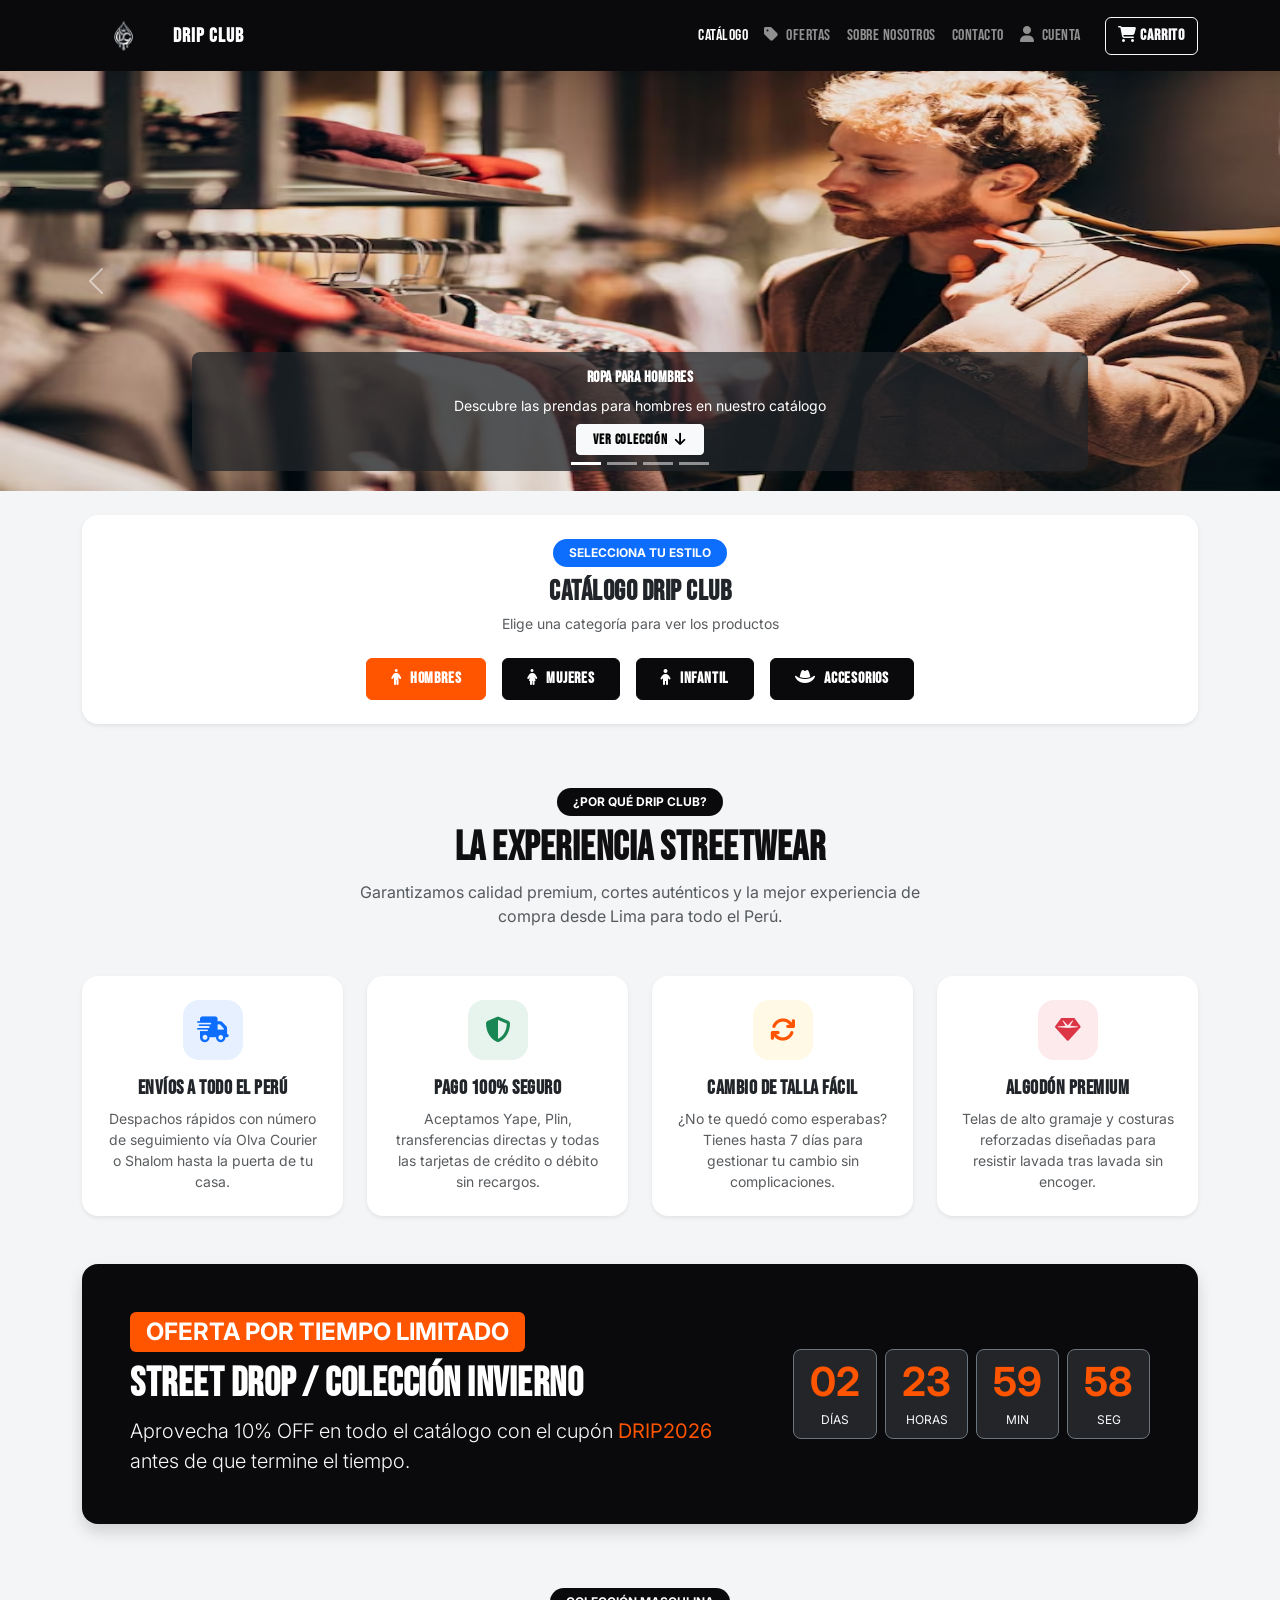
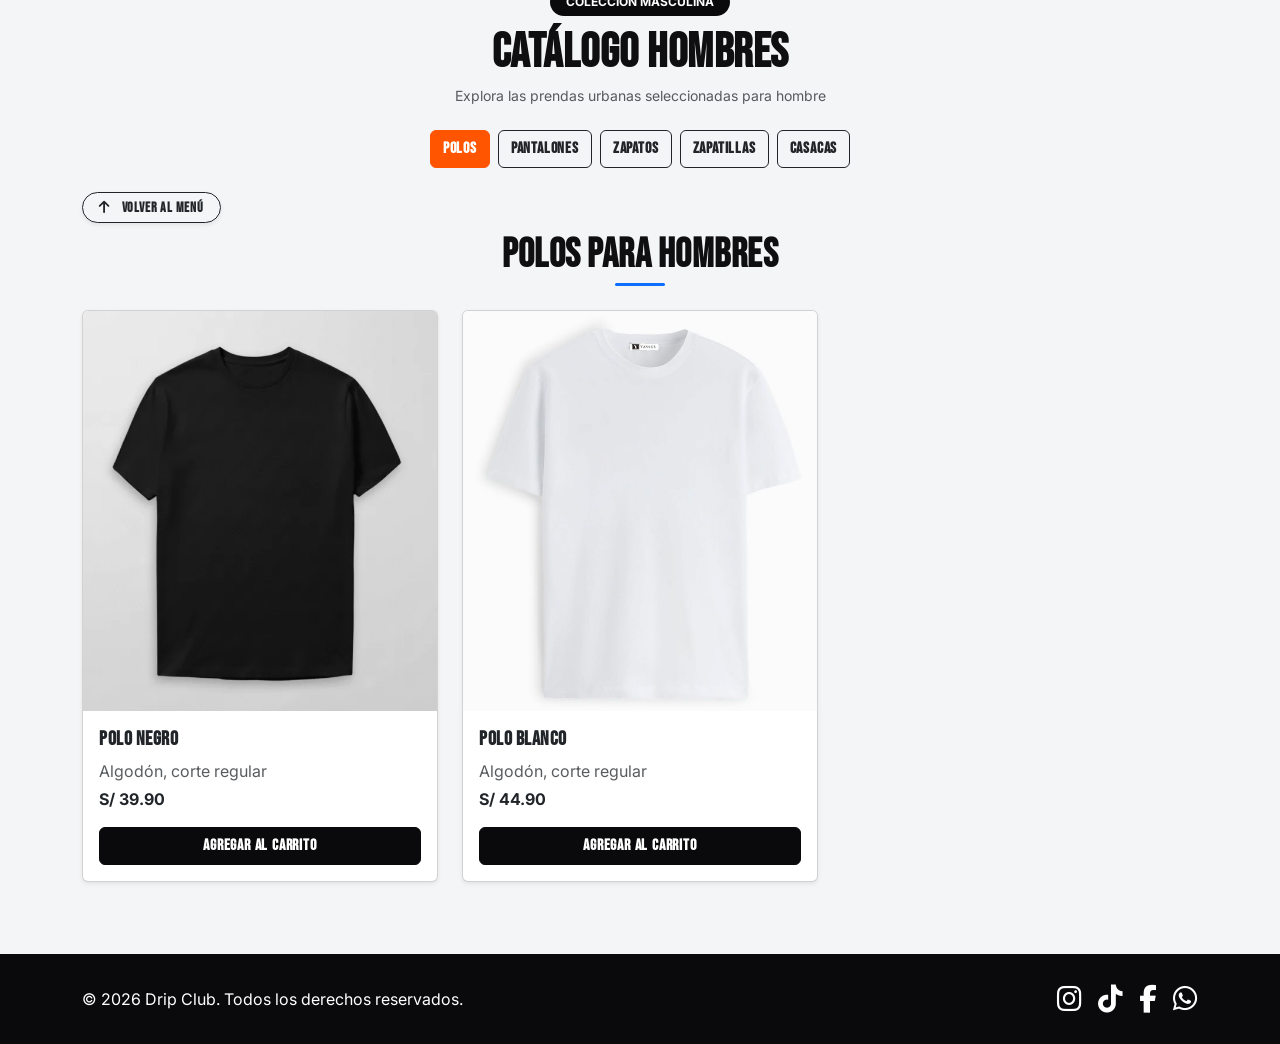
==== index.html @ e4f20b3b "AQUI Agrego la seccion ofertas en el navbar" ====
<!DOCTYPE html>
<html lang="es">

<head>
  <meta charset="UTF-8">
  <meta name="viewport" content="width=device-width, initial-scale=1.0">
  <title>Drip Club</title>
  <link href="https://cdn.jsdelivr.net/npm/bootstrap@5.3.3/dist/css/bootstrap.min.css" rel="stylesheet">
  <link href="assets/styles.css" rel="stylesheet">

  <link rel="shortcut icon" href="favicon.ico" type="image/x-icon">
</head>

<body>

  <nav class="navbar navbar-expand-lg navbar-dark bg-dark sticky-top">
    <div class="container">

      <a class="navbar-brand fw-bold d-flex align-items-center gap-2" href="index.html">
        <img src="assets/image/logo.png" alt="Logo Drip Club" height="45" class="d-inline-block">
        Drip Club</a>

      <button class="navbar-toggler" type="button" data-bs-toggle="collapse" data-bs-target="#menuPrincipal">
        <span class="navbar-toggler-icon"></span>
      </button>

      <div class="collapse navbar-collapse" id="menuPrincipal">

        <ul class="navbar-nav ms-auto mb-2 mb-lg-0">

          <li class="nav-item">
            <a class="nav-link active" href="#catalogo">Catálogo</a>
          </li>

          <li class="nav-item">
            <a class="nav-link" href="#ofertas" id="navOfertas">
              <i class="fa-solid fa-tag me-1"></i>
              Ofertas
            </a>
          </li>

          <li class="nav-item">
            <a class="nav-link" href="assets/pages/sobreNosotros.html">
              Sobre nosotros
            </a>
          </li>

          <li class="nav-item">
            <a class="nav-link" href="assets/pages/contacto.html">
              Contacto
            </a>
          </li>

          <!-- Opción Cuenta: abre el modal de inicio de sesión / registro -->
          <li class="nav-item">
            <a class="nav-link" href="#" id="navCuenta" data-bs-toggle="modal" data-bs-target="#modalCuenta">
              <i class="fa-solid fa-user me-1"></i>
              Cuenta
            </a>
          </li>

        </ul>

        <button class="btn btn-outline-light ms-lg-3" type="button">
          <i class="fa-solid fa-cart-shopping"></i>
          Carrito
        </button>

      </div>
    </div>
  </nav>


  <!-- ===== CARRUSEL (banner principal) ===== -->
  <!-- data-bs-ride="carousel" hace que empiece a moverse solo, automáticamente -->
  <div id="carruselPrincipal" class="carousel slide" data-bs-ride="carousel" data-bs-interval="4000">

    <!-- Los puntitos (indicadores). Cada botón apunta a un slide distinto
         mediante data-bs-slide-to (0, 1, 2...) -->
    <div class="carousel-indicators">
      <button type="button" data-bs-target="#carruselPrincipal" data-bs-slide-to="0" class="active" aria-current="true"
        aria-label="Slide 1"></button>
      <button type="button" data-bs-target="#carruselPrincipal" data-bs-slide-to="1" aria-label="Slide 2"></button>
      <button type="button" data-bs-target="#carruselPrincipal" data-bs-slide-to="2" aria-label="Slide 3"></button>
      <button type="button" data-bs-target="#carruselPrincipal" data-bs-slide-to="3" aria-label="Slide 4"></button>
    </div>

    <!-- Las diapositivas -->
    <div class="carousel-inner">

      <div class="carousel-item active cursor-pointer" onclick="irACategoria('hombres')">
        <img src="assets/image/ropa-hombres-banner2.jpg" class="d-block w-100 imagen-carrousel" alt="Ropa para Hombres">
        <div class="carousel-caption d-block bg-dark bg-opacity-75 p-2 p-md-3 rounded-3 mb-2 mb-md-0">
          <h5 class="fw-bold fs-6 fs-md-5 mb-1 mb-md-2">Ropa para Hombres</h5>
          <p class="mb-2 d-none d-sm-block small">Descubre las prendas para hombres en nuestro catálogo</p>
          <button class="btn btn-light btn-sm fw-bold py-1 px-3">Ver Colección <i
              class="fa-solid fa-arrow-down ms-1"></i></button>
        </div>
      </div>

      <div class="carousel-item cursor-pointer" onclick="irACategoria('mujeres')">
        <img src="assets/image/ropa-mujeres-banner.webp" class="d-block w-100 imagen-carrousel" alt="Ropa para Mujeres">
        <div class="carousel-caption d-block bg-dark bg-opacity-75 p-2 p-md-3 rounded-3 mb-2 mb-md-0">
          <h5 class="fw-bold fs-6 fs-md-5 mb-1 mb-md-2">Ropa para Mujeres</h5>
          <p class="mb-2 d-none d-sm-block small">Descubre las prendas para mujeres en nuestro catálogo</p>
          <button class="btn btn-light btn-sm fw-bold py-1 px-3">Ver Colección <i
              class="fa-solid fa-arrow-down ms-1"></i></button>
        </div>
      </div>

      <div class="carousel-item cursor-pointer" onclick="irACategoria('infantil')">
        <img src="assets/image/ropa-niños-banner.webp" class="d-block w-100 imagen-carrousel" alt="Ropa para Niños">
        <div class="carousel-caption d-block bg-dark bg-opacity-75 p-2 p-md-3 rounded-3 mb-2 mb-md-0">
          <h5 class="fw-bold fs-6 fs-md-5 mb-1 mb-md-2">Ropa para Niños</h5>
          <p class="mb-2 d-none d-sm-block small">Descubre las prendas para niños en nuestro catálogo</p>
          <button class="btn btn-light btn-sm fw-bold py-1 px-3">Ver Colección <i
              class="fa-solid fa-arrow-down ms-1"></i></button>
        </div>
      </div>

      <div class="carousel-item cursor-pointer" onclick="irACategoria('accesorios')">
        <img src="assets/image/ropa-accesorios-banner.jpg" class="d-block w-100 imagen-carrousel" alt="Accesorios">
        <div class="carousel-caption d-block bg-dark bg-opacity-75 p-2 p-md-3 rounded-3 mb-2 mb-md-0">
          <h5 class="fw-bold fs-6 fs-md-5 mb-1 mb-md-2">Accesorios</h5>
          <p class="mb-2 d-none d-sm-block small">Descubre nuestra colección de accesorios únicos</p>
          <button class="btn btn-light btn-sm fw-bold py-1 px-3">Ver Colección <i
              class="fa-solid fa-arrow-down ms-1"></i></button>
        </div>
      </div>

    </div>

    <!-- Las flechas (controles) para pasar de slide manualmente -->
    <button class="carousel-control-prev" type="button" data-bs-target="#carruselPrincipal" data-bs-slide="prev">
      <span class="carousel-control-prev-icon" aria-hidden="true"></span>
      <span class="visually-hidden">Anterior</span>
    </button>
    <button class="carousel-control-next" type="button" data-bs-target="#carruselPrincipal" data-bs-slide="next">
      <span class="carousel-control-next-icon" aria-hidden="true"></span>
      <span class="visually-hidden">Siguiente</span>
    </button>

  </div>

  <!-- ===== MENÚ DE CATEGORÍAS (DEBAJO DEL CARRUSEL) ===== -->
  <section id="menu-categorias" class="container my-4">
    <div class="card border-0 rounded-4 shadow-sm p-4 bg-white text-center">
      <span class="badge bg-primary px-3 py-2 text-uppercase mb-2 rounded-pill mx-auto">Selecciona tu Estilo</span>
      <h2 class="fw-bold h3 mb-1">Catálogo Drip Club</h2>
      <p class="text-muted small mb-4">Elige una categoría para ver los productos</p>

      <div class="nav nav-pills justify-content-center gap-2 gap-md-3" id="categorias" role="tablist">
        <button class="btn btn-dark px-3 px-md-4 py-2 active" data-bs-toggle="pill" data-bs-target="#hombres"
          type="button">
          <i class="fa-solid fa-person me-2"></i>Hombres
        </button>

        <button class="btn btn-dark px-3 px-md-4 py-2" data-bs-toggle="pill" data-bs-target="#mujeres" type="button">
          <i class="fa-solid fa-person-dress me-2"></i>Mujeres
        </button>

        <button class="btn btn-dark px-3 px-md-4 py-2" data-bs-toggle="pill" data-bs-target="#infantil" type="button">
          <i class="fa-solid fa-child me-2"></i>Infantil
        </button>

        <button class="btn btn-dark px-3 px-md-4 py-2" data-bs-toggle="pill" data-bs-target="#accesorios" type="button">
          <i class="fa-solid fa-hat-cowboy me-2"></i>Accesorios
        </button>
      </div>
    </div>
  </section>






  <!-- ===== EXPERIENCIA Y BENEFICIOS DRIP CLUB ===== -->
  <section class="container my-5 py-3">
    <div class="text-center mb-5">
      <span class="badge bg-dark px-3 py-2 text-uppercase mb-2 rounded-pill">¿Por qué Drip Club?</span>
      <h2 class="fw-bold display-6">La Experiencia Streetwear</h2>
      <p class="text-muted mx-auto" style="max-width: 600px;">
        Garantizamos calidad premium, cortes auténticos y la mejor experiencia de compra desde Lima para todo el Perú.
      </p>
    </div>

    <div class="row g-4">

      <!-- Beneficio 1 -->
      <div class="col-12 col-sm-6 col-lg-3">
        <div class="card card-beneficio h-100 border-0 shadow-sm rounded-4 p-4 text-center bg-white">
          <div class="icon-box bg-primary bg-opacity-10 text-primary mx-auto mb-3">
            <i class="fa-solid fa-truck-fast"></i>
          </div>
          <h5 class="fw-bold mb-2">Envíos a Todo el Perú</h5>
          <p class="text-muted small mb-0">
            Despachos rápidos con número de seguimiento vía Olva Courier o Shalom hasta la puerta de tu casa.
          </p>
        </div>
      </div>

      <!-- Beneficio 2 -->
      <div class="col-12 col-sm-6 col-lg-3">
        <div class="card card-beneficio h-100 border-0 shadow-sm rounded-4 p-4 text-center bg-white">
          <div class="icon-box bg-success bg-opacity-10 text-success mx-auto mb-3">
            <i class="fa-solid fa-shield-halved"></i>
          </div>
          <h5 class="fw-bold mb-2">Pago 100% Seguro</h5>
          <p class="text-muted small mb-0">
            Aceptamos Yape, Plin, transferencias directas y todas las tarjetas de crédito o débito sin recargos.
          </p>
        </div>
      </div>

      <!-- Beneficio 3 -->
      <div class="col-12 col-sm-6 col-lg-3">
        <div class="card card-beneficio h-100 border-0 shadow-sm rounded-4 p-4 text-center bg-white">
          <div class="icon-box bg-warning bg-opacity-10 text-warning mx-auto mb-3">
            <i class="fa-solid fa-arrows-rotate"></i>
          </div>
          <h5 class="fw-bold mb-2">Cambio de Talla Fácil</h5>
          <p class="text-muted small mb-0">
            ¿No te quedó como esperabas? Tienes hasta 7 días para gestionar tu cambio sin complicaciones.
          </p>
        </div>
      </div>

      <!-- Beneficio 4 -->
      <div class="col-12 col-sm-6 col-lg-3">
        <div class="card card-beneficio h-100 border-0 shadow-sm rounded-4 p-4 text-center bg-white">
          <div class="icon-box bg-danger bg-opacity-10 text-danger mx-auto mb-3">
            <i class="fa-solid fa-gem"></i>
          </div>
          <h5 class="fw-bold mb-2">Algodón Premium</h5>
          <p class="text-muted small mb-0">
            Telas de alto gramaje y costuras reforzadas diseñadas para resistir lavada tras lavada sin encoger.
          </p>
        </div>
      </div>

    </div>

    <!-- Banner Promocional con Cuenta Regresiva -->
    <div class="card border-0 rounded-4 bg-dark text-white p-4 p-md-5 mt-5 shadow">
      <div class="row align-items-center g-4 text-center text-md-start">
        <div class="col-lg-7">
          <span class="badge bg-warning text-dark fw-bold px-3 py-2 text-uppercase mb-2 fs-4">Oferta por Tiempo
            Limitado</span>
          <h3 class="fw-bold display-6 mb-2">Street Drop / Colección Invierno</h3>
          <p class="text-light lead mb-0">
            Aprovecha 10% OFF en todo el catálogo con el cupón <strong class="text-warning">DRIP2026</strong> antes de
            que termine el tiempo.
          </p>
        </div>
        <div class="col-lg-5">
          <!-- Temporizador Digital -->
          <div class="d-flex justify-content-center justify-content-lg-end gap-2 text-center">
            <div class="bg-secondary bg-opacity-25 border border-secondary rounded-3 p-2 px-3">
              <span id="cuentaDias" class="d-block display-6 fw-bold text-warning">02</span>
              <small class="text-uppercase text-light" style="font-size: 0.75rem;">Días</small>
            </div>
            <div class="bg-secondary bg-opacity-25 border border-secondary rounded-3 p-2 px-3">
              <span id="cuentaHoras" class="d-block display-6 fw-bold text-warning">14</span>
              <small class="text-uppercase text-light" style="font-size: 0.75rem;">Horas</small>
            </div>
            <div class="bg-secondary bg-opacity-25 border border-secondary rounded-3 p-2 px-3">
              <span id="cuentaMinutos" class="d-block display-6 fw-bold text-warning">38</span>
              <small class="text-uppercase text-light" style="font-size: 0.75rem;">Min</small>
            </div>
            <div class="bg-secondary bg-opacity-25 border border-secondary rounded-3 p-2 px-3">
              <span id="cuentaSegundos" class="d-block display-6 fw-bold text-warning">45</span>
              <small class="text-uppercase text-light" style="font-size: 0.75rem;">Seg</small>
            </div>
          </div>
        </div>
      </div>
    </div>
  </section>

  <!-- ===== SECCIÓN OFERTAS ===== -->
  <section id="ofertas" class="container my-5 d-none">

    <div class="text-center mb-4">

      <span class="badge bg-warning px-3 py-2 text-uppercase mb-2 rounded-pill">
        Descuentos
      </span>

      <h2 class="fw-bold display-5 mb-1">
        Ofertas Drip Club
      </h2>

      <p class="text-muted">
        Aprovecha nuestros productos seleccionados con precios especiales
      </p>

    </div>

    <!-- Aquí JavaScript colocará automáticamente los productos en oferta -->
    <div class="row g-4" id="productosOfertas">
    </div>

  </section>





  <!-- ===== CATÁLOGO DE PRODUCTOS (GRILLA) ===== -->
  <div id="catalogo"></div>




  <!-- ===== CONTENIDO DE CATEGORÍAS ===== -->
  <div class="container mb-5 pb-4">
    <div class="tab-content">


      <!-- ================================================== -->
      <!-- HOMBRES -->
      <!-- ================================================== -->

      <div class="tab-pane fade show active" id="hombres">

        <!-- TÍTULO PRINCIPAL DE LA CATEGORÍA -->
        <div class="text-center mb-4">
          <span class="badge bg-dark px-3 py-2 text-uppercase mb-2 rounded-pill">Colección Masculina</span>
          <h2 class="fw-bold display-5 mb-1">Catálogo Hombres</h2>
          <p class="text-muted small">Explora las prendas urbanas seleccionadas para hombre</p>
        </div>

        <!-- SUBCATEGORÍAS -->

        <div class="nav nav-pills justify-content-center gap-2 flex-wrap mb-4">

          <button class="btn btn-outline-dark active" data-bs-toggle="pill" data-bs-target="#hombre-polos"
            type="button">
            Polos
          </button>

          <button class="btn btn-outline-dark" data-bs-toggle="pill" data-bs-target="#hombre-pantalones" type="button">
            Pantalones
          </button>

          <button class="btn btn-outline-dark" data-bs-toggle="pill" data-bs-target="#hombre-zapatos" type="button">
            Zapatos
          </button>

          <button class="btn btn-outline-dark" data-bs-toggle="pill" data-bs-target="#hombre-zapatillas" type="button">
            Zapatillas
          </button>

          <button class="btn btn-outline-dark" data-bs-toggle="pill" data-bs-target="#hombre-casacas" type="button">
            Casacas
          </button>

        </div>


        <div class="tab-content">


          <!-- POLOS HOMBRE -->

          <div class="tab-pane fade show active" id="hombre-polos">

            <!-- Cabecera con botón volver a la izquierda y título en el centro -->
            <div class="mb-4">
              <div class="text-start mb-2">
                <a href="#menu-categorias" class="btn btn-outline-dark btn-sm rounded-pill px-3 fw-bold shadow-sm">
                  <i class="fa-solid fa-arrow-up me-2"></i> Volver al menú
                </a>
              </div>
              <div class="text-center">
                <h2 class="fw-bold display-6 mb-1">Polos para Hombres</h2>
                <div class="bg-primary mx-auto rounded-pill" style="width: 50px; height: 3px;"></div>
              </div>
            </div>

            <div class="row g-4">

              <div class="col-12 col-sm-6 col-md-4 producto" data-oferta="true" data-precio-oferta="29.90">
                <div class="card h-100 shadow-sm">

                  <img src="assets/image/polo-negro-basico-unisex-1-600x750.png.webp"
                    class="card-img-top imagen-producto" alt="Polo negro">

                  <div class="card-body d-flex flex-column">

                    <h5 class="card-title">Polo Negro</h5>

                    <p class="card-text text-muted mb-1">
                      Algodón, corte regular
                    </p>

                    <p class="fw-bold mb-3">S/ 39.90</p>

                    <button class="btn btn-dark mt-auto" data-bs-toggle="modal" data-bs-target="#modalCuenta">
                      Agregar al carrito
                    </button>

                  </div>
                </div>
              </div>


              <div class="col-12 col-sm-6 col-md-4">
                <div class="card h-100 shadow-sm">

                  <img src="assets/image/w=1500,h=1500,fit=cover.jpg" class="card-img-top imagen-producto"
                    alt="Polo negro">

                  <div class="card-body d-flex flex-column">

                    <h5 class="card-title">Polo Blanco</h5>

                    <p class="card-text text-muted mb-1">
                      Algodón, corte regular
                    </p>

                    <p class="fw-bold mb-3">S/ 44.90</p>

                    <button class="btn btn-dark mt-auto" data-bs-toggle="modal" data-bs-target="#modalCuenta">
                      Agregar al carrito
                    </button>

                  </div>
                </div>
              </div>

            </div>
          </div>


          <!-- PANTALONES HOMBRE -->
          <div class="tab-pane fade" id="hombre-pantalones">

            <!-- Cabecera con botón volver a la izquierda y título en el centro -->
            <div class="mb-4">
              <div class="text-start mb-2">
                <a href="#menu-categorias" class="btn btn-outline-dark btn-sm rounded-pill px-3 fw-bold shadow-sm">
                  <i class="fa-solid fa-arrow-up me-2"></i> Volver al menú
                </a>
              </div>
              <div class="text-center">
                <h2 class="fw-bold display-6 mb-1">Pantalones para Hombres</h2>
                <div class="bg-primary mx-auto rounded-pill" style="width: 50px; height: 3px;"></div>
              </div>
            </div>

            <div class="row g-4">

              <div class="col-12 col-sm-6 col-md-4">
                <div class="card h-100 shadow-sm">

                  <img src="assets/image/715720_gp00_6_1.webp" class="card-img-top imagen-producto"
                    alt="Pantalón straight">

                  <div class="card-body d-flex flex-column">

                    <h5 class="card-title">Pantalón Straight</h5>

                    <p class="card-text text-muted mb-1">
                      Corte recto para hombre
                    </p>

                    <p class="fw-bold mb-3">S/ 89.90</p>

                    <button class="btn btn-dark mt-auto" data-bs-toggle="modal" data-bs-target="#modalCuenta">
                      Agregar al carrito
                    </button>

                  </div>
                </div>
              </div>


              <div class="col-12 col-sm-6 col-md-4">
                <div class="card h-100 shadow-sm">

                  <img src="assets/image/20535148.webp" class="card-img-top imagen-producto" alt="Pantalón jogger">

                  <div class="card-body d-flex flex-column">

                    <h5 class="card-title">Pantalón Jogger</h5>

                    <p class="card-text text-muted mb-1">
                      Cómodo y urbano
                    </p>

                    <p class="fw-bold mb-3">S/ 79.90</p>

                    <button class="btn btn-dark mt-auto" data-bs-toggle="modal" data-bs-target="#modalCuenta">
                      Agregar al carrito
                    </button>

                  </div>
                </div>
              </div>


              <div class="col-12 col-sm-6 col-md-4">
                <div class="card h-100 shadow-sm">

                  <img src="assets/image/pantalonchino.webp" class="card-img-top imagen-producto" alt="Jogger negro">

                  <div class="card-body d-flex flex-column">

                    <h5 class="card-title">Pantalón Chino</h5>

                    <p class="card-text text-muted mb-1">
                      Diseño urbano
                    </p>

                    <p class="fw-bold mb-3">S/ 84.90</p>

                    <button class="btn btn-dark mt-auto" data-bs-toggle="modal" data-bs-target="#modalCuenta">
                      Agregar al carrito
                    </button>

                  </div>
                </div>
              </div>

            </div>
          </div>


          <!-- ZAPATOS HOMBRE -->
          <div class="tab-pane fade" id="hombre-zapatos">

            <!-- Cabecera con botón volver a la izquierda y título en el centro -->
            <div class="mb-4">
              <div class="text-start mb-2">
                <a href="#menu-categorias" class="btn btn-outline-dark btn-sm rounded-pill px-3 fw-bold shadow-sm">
                  <i class="fa-solid fa-arrow-up me-2"></i> Volver al menú
                </a>
              </div>
              <div class="text-center">
                <h2 class="fw-bold display-6 mb-1">Zapatos para Hombres</h2>
                <div class="bg-primary mx-auto rounded-pill" style="width: 50px; height: 3px;"></div>
              </div>
            </div>

            <div class="row g-4">

              <div class="col-12 col-sm-6 col-md-4">
                <div class="card h-100 shadow-sm">

                  <img src="assets/image/images.jpg" class="card-img-top imagen-producto" alt="Zapato marrón">

                  <div class="card-body d-flex flex-column">

                    <h5 class="card-title">Zapato Marrón</h5>

                    <p class="card-text text-muted mb-1">
                      Diseño elegante
                    </p>

                    <p class="fw-bold mb-3">S/ 139.90</p>

                    <button class="btn btn-dark mt-auto" data-bs-toggle="modal" data-bs-target="#modalCuenta">
                      Agregar al carrito
                    </button>

                  </div>
                </div>
              </div>


              <div class="col-12 col-sm-6 col-md-4">
                <div class="card h-100 shadow-sm">

                  <img src="assets/image/black-leather-formal-shoes-isolated-260nw-2455182389.webp"
                    class="card-img-top imagen-producto" alt="Zapato negro">

                  <div class="card-body d-flex flex-column">

                    <h5 class="card-title">Zapato Negro</h5>

                    <p class="card-text text-muted mb-1">
                      Diseño formal
                    </p>

                    <p class="fw-bold mb-3">S/ 149.90</p>

                    <button class="btn btn-dark mt-auto" data-bs-toggle="modal" data-bs-target="#modalCuenta">
                      Agregar al carrito
                    </button>

                  </div>
                </div>
              </div>

            </div>
          </div>


          <!-- ZAPATILLAS HOMBRE -->
          <div class="tab-pane fade" id="hombre-zapatillas">

            <!-- Cabecera con botón volver a la izquierda y título en el centro -->
            <div class="mb-4">
              <div class="text-start mb-2">
                <a href="#menu-categorias" class="btn btn-outline-dark btn-sm rounded-pill px-3 fw-bold shadow-sm">
                  <i class="fa-solid fa-arrow-up me-2"></i> Volver al menú
                </a>
              </div>
              <div class="text-center">
                <h2 class="fw-bold display-6 mb-1">Zapatillas para Hombres</h2>
                <div class="bg-primary mx-auto rounded-pill" style="width: 50px; height: 3px;"></div>
              </div>
            </div>

            <div class="row g-4">

              <div class="col-12 col-sm-6 col-md-4">
                <div class="card h-100 shadow-sm">

                  <img src="assets/image/Zapatillasrunning.jpg" class="card-img-top imagen-producto"
                    alt="Zapatilla running">

                  <div class="card-body d-flex flex-column">

                    <h5 class="card-title">Zapatilla Running</h5>

                    <p class="card-text text-muted mb-1">
                      Cómoda para uso diario
                    </p>

                    <p class="fw-bold mb-3">S/ 149.90</p>

                    <button class="btn btn-dark mt-auto" data-bs-toggle="modal" data-bs-target="#modalCuenta">
                      Agregar al carrito
                    </button>

                  </div>
                </div>
              </div>


              <div class="col-12 col-sm-6 col-md-4 producto" data-oferta="true" data-precio-oferta="109.90">
                <div class="card h-100 shadow-sm">

                  <img src="assets/image/Zapatillascasual.jpg" class="card-img-top imagen-producto"
                    alt="Zapatilla casual">

                  <div class="card-body d-flex flex-column">

                    <h5 class="card-title">Zapatilla Casual</h5>

                    <p class="card-text text-muted mb-1">
                      Diseño urbano
                    </p>

                    <p class="fw-bold mb-3">S/ 139.90</p>

                    <button class="btn btn-dark mt-auto" data-bs-toggle="modal" data-bs-target="#modalCuenta">
                      Agregar al carrito
                    </button>

                  </div>
                </div>
              </div>

            </div>
          </div>


          <!-- CASACAS HOMBRE -->
          <div class="tab-pane fade" id="hombre-casacas">

            <!-- Cabecera con botón volver a la izquierda y título en el centro -->
            <div class="mb-4">
              <div class="text-start mb-2">
                <a href="#menu-categorias" class="btn btn-outline-dark btn-sm rounded-pill px-3 fw-bold shadow-sm">
                  <i class="fa-solid fa-arrow-up me-2"></i> Volver al menú
                </a>
              </div>
              <div class="text-center">
                <h2 class="fw-bold display-6 mb-1">Casacas para Hombres</h2>
                <div class="bg-primary mx-auto rounded-pill" style="width: 50px; height: 3px;"></div>
              </div>
            </div>

            <div class="row g-4">

              <div class="col-12 col-sm-6 col-md-4">
                <div class="card h-100 shadow-sm">

                  <img src="assets/image/Casaca-trucker-en-denim---Negro---H-M-PE.webp"
                    class="card-img-top imagen-producto" alt="Casaca denim">

                  <div class="card-body d-flex flex-column">

                    <h5 class="card-title">Casaca Denim</h5>

                    <p class="card-text text-muted mb-1">
                      Denim oscuro
                    </p>

                    <p class="fw-bold mb-3">S/ 129.90</p>

                    <button class="btn btn-dark mt-auto" data-bs-toggle="modal" data-bs-target="#modalCuenta">
                      Agregar al carrito
                    </button>

                  </div>
                </div>
              </div>


              <div class="col-12 col-sm-6 col-md-4 producto" data-oferta="true" data-precio-oferta="129.90">
                <div class="card h-100 shadow-sm">

                  <img src="assets/image/casacapuffer.webp" class="card-img-top imagen-producto" alt="Casaca puffer">

                  <div class="card-body d-flex flex-column">

                    <h5 class="card-title">Casaca Puffer</h5>

                    <p class="card-text text-muted mb-1">
                      Ideal para invierno
                    </p>

                    <p class="fw-bold mb-3">S/ 159.90</p>

                    <button class="btn btn-dark mt-auto" data-bs-toggle="modal" data-bs-target="#modalCuenta">
                      Agregar al carrito
                    </button>

                  </div>
                </div>
              </div>

            </div>
          </div>

        </div>
      </div>


      <!-- ================================================== -->
      <!-- MUJERES -->
      <!-- ================================================== -->

      <div class="tab-pane fade" id="mujeres">

        <!-- TÍTULO PRINCIPAL DE LA CATEGORÍA -->
        <div class="text-center mb-4">
          <span class="badge bg-dark px-3 py-2 text-uppercase mb-2 rounded-pill">Colección Femenina</span>
          <h2 class="fw-bold display-5 mb-1">Catálogo Mujeres</h2>
          <p class="text-muted small">Explora las prendas urbanas seleccionadas para mujer</p>
        </div>

        <div class="nav nav-pills justify-content-center gap-2 flex-wrap mb-4">

          <button class="btn btn-outline-dark active" data-bs-toggle="pill" data-bs-target="#mujer-polos" type="button">
            Polos
          </button>

          <button class="btn btn-outline-dark" data-bs-toggle="pill" data-bs-target="#mujer-blusas" type="button">
            Blusas
          </button>

          <button class="btn btn-outline-dark" data-bs-toggle="pill" data-bs-target="#mujer-pantalones" type="button">
            Pantalones
          </button>

          <button class="btn btn-outline-dark" data-bs-toggle="pill" data-bs-target="#mujer-faldas" type="button">
            Faldas
          </button>

          <button class="btn btn-outline-dark" data-bs-toggle="pill" data-bs-target="#mujer-vestidos" type="button">
            Vestidos
          </button>

          <button class="btn btn-outline-dark" data-bs-toggle="pill" data-bs-target="#mujer-tacos" type="button">
            Tacos
          </button>

          <button class="btn btn-outline-dark" data-bs-toggle="pill" data-bs-target="#mujer-zapatillas" type="button">
            Zapatillas
          </button>

          <button class="btn btn-outline-dark" data-bs-toggle="pill" data-bs-target="#mujer-casacas" type="button">
            Casacas
          </button>

        </div>


        <div class="tab-content">


          <!-- POLOS MUJER -->

          <div class="tab-pane fade show active" id="mujer-polos">

            <!-- Cabecera con botón volver a la izquierda y título en el centro -->
            <div class="mb-4">
              <div class="text-start mb-2">
                <a href="#menu-categorias" class="btn btn-outline-dark btn-sm rounded-pill px-3 fw-bold shadow-sm">
                  <i class="fa-solid fa-arrow-up me-2"></i> Volver al menú
                </a>
              </div>
              <div class="text-center">
                <h2 class="fw-bold display-6 mb-1">Polos para Mujeres</h2>
                <div class="bg-primary mx-auto rounded-pill" style="width: 50px; height: 3px;"></div>
              </div>
            </div>

            <div class="row g-4">

              <div class="col-12 col-sm-6 col-md-4">
                <div class="card h-100 shadow-sm">

                  <img src="assets/image/PM26-ROSADO.webp" class="card-img-top imagen-producto" alt="Polo camisero">

                  <div class="card-body d-flex flex-column">

                    <h5 class="card-title">Polo Camisero</h5>

                    <p class="card-text text-muted mb-1">
                      Polo casual para mujer
                    </p>

                    <p class="fw-bold mb-3">S/ 49.90</p>

                    <button class="btn btn-dark mt-auto" data-bs-toggle="modal" data-bs-target="#modalCuenta">
                      Agregar al carrito
                    </button>

                  </div>
                </div>
              </div>


              <div class="col-12 col-sm-6 col-md-4">
                <div class="card h-100 shadow-sm">

                  <img src="assets/image/polomujer.jpg" class="card-img-top imagen-producto" alt="Polo manga corta">

                  <div class="card-body d-flex flex-column">

                    <h5 class="card-title">Polo Manga Corta</h5>

                    <p class="card-text text-muted mb-1">
                      Diseño casual
                    </p>

                    <p class="fw-bold mb-3">S/ 39.90</p>

                    <button class="btn btn-dark mt-auto" data-bs-toggle="modal" data-bs-target="#modalCuenta">
                      Agregar al carrito
                    </button>

                  </div>
                </div>
              </div>

            </div>
          </div>


          <!-- BLUSAS MUJER -->

          <div class="tab-pane fade" id="mujer-blusas">

            <!-- Cabecera con botón volver a la izquierda y título en el centro -->
            <div class="mb-4">
              <div class="text-start mb-2">
                <a href="#menu-categorias" class="btn btn-outline-dark btn-sm rounded-pill px-3 fw-bold shadow-sm">
                  <i class="fa-solid fa-arrow-up me-2"></i> Volver al menú
                </a>
              </div>
              <div class="text-center">
                <h2 class="fw-bold display-6 mb-1">Blusas para Mujeres</h2>
                <div class="bg-primary mx-auto rounded-pill" style="width: 50px; height: 3px;"></div>
              </div>
            </div>

            <div class="row g-4">

              <div class="col-12 col-sm-6 col-md-4">
                <div class="card h-100 shadow-sm">

                  <img src="assets/image/boleromujer.jpg" class="card-img-top imagen-producto" alt="Blusa bolero">

                  <div class="card-body d-flex flex-column">

                    <h5 class="card-title">Blusa Bolero</h5>

                    <p class="card-text text-muted mb-1">
                      Blusa elegante y fresca
                    </p>

                    <p class="fw-bold mb-3">S/ 69.90</p>

                    <button class="btn btn-dark mt-auto" data-bs-toggle="modal" data-bs-target="#modalCuenta">
                      Agregar al carrito
                    </button>

                  </div>
                </div>
              </div>


              <div class="col-12 col-sm-6 col-md-4">
                <div class="card h-100 shadow-sm">

                  <img src="assets/image/blusamangalarga.webp" class="card-img-top imagen-producto"
                    alt="Blusa manga larga">

                  <div class="card-body d-flex flex-column">

                    <h5 class="card-title">Blusa Manga Larga</h5>

                    <p class="card-text text-muted mb-1">
                      Diseño casual
                    </p>

                    <p class="fw-bold mb-3">S/ 74.90</p>

                    <button class="btn btn-dark mt-auto" data-bs-toggle="modal" data-bs-target="#modalCuenta">
                      Agregar al carrito
                    </button>

                  </div>
                </div>
              </div>

            </div>
          </div>

          <!-- PANTALONES MUJER -->
          <div class="tab-pane fade" id="mujer-pantalones">

            <!-- Cabecera con botón volver a la izquierda y título en el centro -->
            <div class="mb-4">
              <div class="text-start mb-2">
                <a href="#menu-categorias" class="btn btn-outline-dark btn-sm rounded-pill px-3 fw-bold shadow-sm">
                  <i class="fa-solid fa-arrow-up me-2"></i> Volver al menú
                </a>
              </div>
              <div class="text-center">
                <h2 class="fw-bold display-6 mb-1">Pantalones para Mujeres</h2>
                <div class="bg-primary mx-auto rounded-pill" style="width: 50px; height: 3px;"></div>
              </div>
            </div>

            <div class="row g-4">

              <div class="col-12 col-sm-6 col-md-4">
                <div class="card h-100 shadow-sm">

                  <img src="assets/image/jeanazulmujer.webp" class="card-img-top imagen-producto" alt="Jean mujer">

                  <div class="card-body d-flex flex-column">

                    <h5 class="card-title">Jean Mujer</h5>

                    <p class="card-text text-muted mb-1">
                      Jean azul clásico
                    </p>

                    <p class="fw-bold mb-3">S/ 99.90</p>

                    <button class="btn btn-dark mt-auto" data-bs-toggle="modal" data-bs-target="#modalCuenta">
                      Agregar al carrito
                    </button>

                  </div>
                </div>
              </div>


              <div class="col-12 col-sm-6 col-md-4">
                <div class="card h-100 shadow-sm">

                  <img src="assets/image/legginsnegro.avif" class="card-img-top imagen-producto" alt="Leggin mujer">

                  <div class="card-body d-flex flex-column">

                    <h5 class="card-title">Leggin Negro</h5>

                    <p class="card-text text-muted mb-1">
                      Cómodo y flexible
                    </p>

                    <p class="fw-bold mb-3">S/ 59.90</p>

                    <button class="btn btn-dark mt-auto" data-bs-toggle="modal" data-bs-target="#modalCuenta">
                      Agregar al carrito
                    </button>

                  </div>
                </div>
              </div>


              <div class="col-12 col-sm-6 col-md-4">
                <div class="card h-100 shadow-sm">

                  <img src="assets/image/joggerdeportivo.webp" class="card-img-top imagen-producto" alt="Jogger mujer">

                  <div class="card-body d-flex flex-column">

                    <h5 class="card-title">Jogger deportivo</h5>

                    <p class="card-text text-muted mb-1">
                      Diseño casual
                    </p>

                    <p class="fw-bold mb-3">S/ 79.90</p>

                    <button class="btn btn-dark mt-auto" data-bs-toggle="modal" data-bs-target="#modalCuenta">
                      Agregar al carrito
                    </button>

                  </div>
                </div>
              </div>

            </div>
          </div>


          <!-- FALDAS MUJER -->
          <div class="tab-pane fade" id="mujer-faldas">

            <!-- Cabecera con botón volver a la izquierda y título en el centro -->
            <div class="mb-4">
              <div class="text-start mb-2">
                <a href="#menu-categorias" class="btn btn-outline-dark btn-sm rounded-pill px-3 fw-bold shadow-sm">
                  <i class="fa-solid fa-arrow-up me-2"></i> Volver al menú
                </a>
              </div>
              <div class="text-center">
                <h2 class="fw-bold display-6 mb-1">Faldas para Mujeres</h2>
                <div class="bg-primary mx-auto rounded-pill" style="width: 50px; height: 3px;"></div>
              </div>
            </div>

            <div class="row g-4">

              <div class="col-12 col-sm-6 col-md-4">
                <div class="card h-100 shadow-sm">

                  <img src="assets/image/faldacorta.jpg" class="card-img-top imagen-producto" alt="Falda corta">

                  <div class="card-body d-flex flex-column">

                    <h5 class="card-title">Falda Corta</h5>

                    <p class="card-text text-muted mb-1">
                      Diseño moderno
                    </p>

                    <p class="fw-bold mb-3">S/ 59.90</p>

                    <button class="btn btn-dark mt-auto" data-bs-toggle="modal" data-bs-target="#modalCuenta">
                      Agregar al carrito
                    </button>

                  </div>
                </div>
              </div>


              <div class="col-12 col-sm-6 col-md-4">
                <div class="card h-100 shadow-sm">

                  <img src="assets/image/faldalarga.jpg" class="card-img-top imagen-producto" alt="Falda larga">

                  <div class="card-body d-flex flex-column">

                    <h5 class="card-title">Falda Larga</h5>

                    <p class="card-text text-muted mb-1">
                      Falda elegante
                    </p>

                    <p class="fw-bold mb-3">S/ 79.90</p>

                    <button class="btn btn-dark mt-auto" data-bs-toggle="modal" data-bs-target="#modalCuenta">
                      Agregar al carrito
                    </button>

                  </div>
                </div>
              </div>

            </div>
          </div>


          <!-- VESTIDOS MUJER -->
          <div class="tab-pane fade" id="mujer-vestidos">

            <!-- Cabecera con botón volver a la izquierda y título en el centro -->
            <div class="mb-4">
              <div class="text-start mb-2">
                <a href="#menu-categorias" class="btn btn-outline-dark btn-sm rounded-pill px-3 fw-bold shadow-sm">
                  <i class="fa-solid fa-arrow-up me-2"></i> Volver al menú
                </a>
              </div>
              <div class="text-center">
                <h2 class="fw-bold display-6 mb-1">Vestidos para Mujeres</h2>
                <div class="bg-primary mx-auto rounded-pill" style="width: 50px; height: 3px;"></div>
              </div>
            </div>

            <div class="row g-4">

              <div class="col-12 col-sm-6 col-md-4">
                <div class="card h-100 shadow-sm">

                  <img src="assets/image/vestidoelegante.avif" class="card-img-top imagen-producto"
                    alt="Vestido elegante">

                  <div class="card-body d-flex flex-column">

                    <h5 class="card-title">Vestido Elegante</h5>

                    <p class="card-text text-muted mb-1">
                      Ideal para ocasiones especiales
                    </p>

                    <p class="fw-bold mb-3">S/ 139.90</p>

                    <button class="btn btn-dark mt-auto" data-bs-toggle="modal" data-bs-target="#modalCuenta">
                      Agregar al carrito
                    </button>

                  </div>
                </div>
              </div>


              <div class="col-12 col-sm-6 col-md-4">
                <div class="card h-100 shadow-sm">

                  <img src="assets/image/vestidomangacorta.webp" class="card-img-top imagen-producto"
                    alt="Vestido manga corta">

                  <div class="card-body d-flex flex-column">

                    <h5 class="card-title">Vestido Manga Corta</h5>

                    <p class="card-text text-muted mb-1">
                      Diseño fresco y casual
                    </p>

                    <p class="fw-bold mb-3">S/ 109.90</p>

                    <button class="btn btn-dark mt-auto" data-bs-toggle="modal" data-bs-target="#modalCuenta">
                      Agregar al carrito
                    </button>

                  </div>
                </div>
              </div>

            </div>
          </div>


          <!-- TACOS MUJER -->
          <div class="tab-pane fade" id="mujer-tacos">

            <!-- Cabecera con botón volver a la izquierda y título en el centro -->
            <div class="mb-4">
              <div class="text-start mb-2">
                <a href="#menu-categorias" class="btn btn-outline-dark btn-sm rounded-pill px-3 fw-bold shadow-sm">
                  <i class="fa-solid fa-arrow-up me-2"></i> Volver al menú
                </a>
              </div>
              <div class="text-center">
                <h2 class="fw-bold display-6 mb-1">Tacos para Mujeres</h2>
                <div class="bg-primary mx-auto rounded-pill" style="width: 50px; height: 3px;"></div>
              </div>
            </div>

            <div class="row g-4">

              <div class="col-12 col-sm-6 col-md-4">
                <div class="card h-100 shadow-sm">

                  <img src="assets/image/zapatosreina.jpg" class="card-img-top imagen-producto" alt="Tacos reina">

                  <div class="card-body d-flex flex-column">

                    <h5 class="card-title">Tacos Reina</h5>

                    <p class="card-text text-muted mb-1">
                      Taco clásico
                    </p>

                    <p class="fw-bold mb-3">S/ 129.90</p>

                    <button class="btn btn-dark mt-auto" data-bs-toggle="modal" data-bs-target="#modalCuenta">
                      Agregar al carrito
                    </button>

                  </div>
                </div>
              </div>


              <div class="col-12 col-sm-6 col-md-4">
                <div class="card h-100 shadow-sm">

                  <img src="assets/image/zapatosconcorrea.webp" class="card-img-top imagen-producto"
                    alt="Tacos con correa">

                  <div class="card-body d-flex flex-column">

                    <h5 class="card-title">Tacos con Correa</h5>

                    <p class="card-text text-muted mb-1">
                      Diseño elegante
                    </p>

                    <p class="fw-bold mb-3">S/ 119.90</p>

                    <button class="btn btn-dark mt-auto" data-bs-toggle="modal" data-bs-target="#modalCuenta">
                      Agregar al carrito
                    </button>

                  </div>
                </div>
              </div>

            </div>
          </div>


          <!-- ZAPATILLAS MUJER -->
          <div class="tab-pane fade" id="mujer-zapatillas">

            <!-- Cabecera con botón volver a la izquierda y título en el centro -->
            <div class="mb-4">
              <div class="text-start mb-2">
                <a href="#menu-categorias" class="btn btn-outline-dark btn-sm rounded-pill px-3 fw-bold shadow-sm">
                  <i class="fa-solid fa-arrow-up me-2"></i> Volver al menú
                </a>
              </div>
              <div class="text-center">
                <h2 class="fw-bold display-6 mb-1">Zapatillas para Mujeres</h2>
                <div class="bg-primary mx-auto rounded-pill" style="width: 50px; height: 3px;"></div>
              </div>
            </div>

            <div class="row g-4">

              <div class="col-12 col-sm-6 col-md-4">
                <div class="card h-100 shadow-sm">

                  <img src="assets/image/zapatillasmujerblanca.jpg" class="card-img-top imagen-producto"
                    alt="Zapatilla blanca">

                  <div class="card-body d-flex flex-column">

                    <h5 class="card-title">Zapatilla Blanca</h5>

                    <p class="card-text text-muted mb-1">
                      Diseño minimalista
                    </p>

                    <p class="fw-bold mb-3">S/ 129.90</p>

                    <button class="btn btn-dark mt-auto" data-bs-toggle="modal" data-bs-target="#modalCuenta">
                      Agregar al carrito
                    </button>

                  </div>
                </div>
              </div>


              <div class="col-12 col-sm-6 col-md-4">
                <div class="card h-100 shadow-sm">

                  <img src="assets/image/zapatillasmujercasual.jpg" class="card-img-top imagen-producto"
                    alt="Zapatilla casual">

                  <div class="card-body d-flex flex-column">

                    <h5 class="card-title">Zapatilla Casual</h5>

                    <p class="card-text text-muted mb-1">
                      Cómoda para uso diario
                    </p>

                    <p class="fw-bold mb-3">S/ 119.90</p>

                    <button class="btn btn-dark mt-auto" data-bs-toggle="modal" data-bs-target="#modalCuenta">
                      Agregar al carrito
                    </button>

                  </div>
                </div>
              </div>

            </div>
          </div>


          <!-- CASACAS MUJER -->
          <div class="tab-pane fade" id="mujer-casacas">

            <!-- Cabecera con botón volver a la izquierda y título en el centro -->
            <div class="mb-4">
              <div class="text-start mb-2">
                <a href="#menu-categorias" class="btn btn-outline-dark btn-sm rounded-pill px-3 fw-bold shadow-sm">
                  <i class="fa-solid fa-arrow-up me-2"></i> Volver al menú
                </a>
              </div>
              <div class="text-center">
                <h2 class="fw-bold display-6 mb-1">Casacas para Mujeres</h2>
                <div class="bg-primary mx-auto rounded-pill" style="width: 50px; height: 3px;"></div>
              </div>
            </div>

            <div class="row g-4">

              <div class="col-12 col-sm-6 col-md-4">
                <div class="card h-100 shadow-sm">

                  <img src="assets/image/casacadeplumas.jpg" class="card-img-top imagen-producto" alt="Casaca plumas">

                  <div class="card-body d-flex flex-column">

                    <h5 class="card-title">Casaca Plumas</h5>

                    <p class="card-text text-muted mb-1">
                      Abrigo ligero
                    </p>

                    <p class="fw-bold mb-3">S/ 159.90</p>

                    <button class="btn btn-dark mt-auto" data-bs-toggle="modal" data-bs-target="#modalCuenta">
                      Agregar al carrito
                    </button>

                  </div>
                </div>
              </div>


              <div class="col-12 col-sm-6 col-md-4">
                <div class="card h-100 shadow-sm">

                  <img src="assets/image/casacasuede.webp" class="card-img-top imagen-producto" alt="Casaca suede">

                  <div class="card-body d-flex flex-column">

                    <h5 class="card-title">Casaca Suede</h5>

                    <p class="card-text text-muted mb-1">
                      Diseño moderno
                    </p>

                    <p class="fw-bold mb-3">S/ 149.90</p>

                    <button class="btn btn-dark mt-auto" data-bs-toggle="modal" data-bs-target="#modalCuenta">
                      Agregar al carrito
                    </button>

                  </div>
                </div>
              </div>

            </div>
          </div>

        </div>
      </div>


      <!-- ================================================== -->
      <!-- INFANTIL -->
      <!-- ================================================== -->

      <div class="tab-pane fade" id="infantil">

        <!-- TÍTULO PRINCIPAL DE LA CATEGORÍA -->
        <div class="text-center mb-4">
          <span class="badge bg-dark px-3 py-2 text-uppercase mb-2 rounded-pill">Colección Infantil</span>
          <h2 class="fw-bold display-5 mb-1">Catálogo Infantil</h2>
          <p class="text-muted small">Moda urbana cómoda y con estilo para niños y niñas</p>
        </div>

        <!-- SUBCATEGORÍAS INFANTIL -->

        <div class="nav nav-pills justify-content-center gap-2 flex-wrap mb-4">

          <button class="btn btn-outline-dark active" data-bs-toggle="pill" data-bs-target="#infantil-polos"
            type="button">
            Polos
          </button>

          <button class="btn btn-outline-dark" data-bs-toggle="pill" data-bs-target="#infantil-pantalones"
            type="button">
            Pantalones
          </button>

          <button class="btn btn-outline-dark" data-bs-toggle="pill" data-bs-target="#infantil-shorts" type="button">
            Shorts
          </button>

          <button class="btn btn-outline-dark" data-bs-toggle="pill" data-bs-target="#infantil-zapatillas"
            type="button">
            Zapatillas
          </button>

          <button class="btn btn-outline-dark" data-bs-toggle="pill" data-bs-target="#infantil-casacas" type="button">
            Casacas
          </button>

        </div>


        <div class="tab-content">


          <!-- POLOS INFANTIL -->

          <div class="tab-pane fade show active" id="infantil-polos">

            <!-- Cabecera con botón volver a la izquierda y título en el centro -->
            <div class="mb-4">
              <div class="text-start mb-2">
                <a href="#menu-categorias" class="btn btn-outline-dark btn-sm rounded-pill px-3 fw-bold shadow-sm">
                  <i class="fa-solid fa-arrow-up me-2"></i> Volver al menú
                </a>
              </div>
              <div class="text-center">
                <h2 class="fw-bold display-6 mb-1">Polos para Niños</h2>
                <div class="bg-primary mx-auto rounded-pill" style="width: 50px; height: 3px;"></div>
              </div>
            </div>

            <div class="row g-4">

              <div class="col-12 col-sm-6 col-md-4">
                <div class="card h-100 shadow-sm">

                  <img src="assets/image/poloniño.jpg" class="card-img-top imagen-producto" alt="Polo niño">

                  <div class="card-body d-flex flex-column">

                    <h5 class="card-title">Polo Niño</h5>

                    <p class="card-text text-muted mb-1">
                      Polo manga corta
                    </p>

                    <p class="fw-bold mb-3">S/ 34.90</p>

                    <button class="btn btn-dark mt-auto" data-bs-toggle="modal" data-bs-target="#modalCuenta">
                      Agregar al carrito
                    </button>

                  </div>
                </div>
              </div>


              <div class="col-12 col-sm-6 col-md-4">
                <div class="card h-100 shadow-sm">

                  <img src="assets/image/poloniña.jpg" class="card-img-top imagen-producto" alt="Polo niña">

                  <div class="card-body d-flex flex-column">

                    <h5 class="card-title">Polo Niña</h5>

                    <p class="card-text text-muted mb-1">
                      Polo estampado
                    </p>

                    <p class="fw-bold mb-3">S/ 34.90</p>

                    <button class="btn btn-dark mt-auto" data-bs-toggle="modal" data-bs-target="#modalCuenta">
                      Agregar al carrito
                    </button>

                  </div>
                </div>
              </div>

            </div>
          </div>


          <!-- PANTALONES INFANTIL -->

          <div class="tab-pane fade" id="infantil-pantalones">

            <!-- Cabecera con botón volver a la izquierda y título en el centro -->
            <div class="mb-4">
              <div class="text-start mb-2">
                <a href="#menu-categorias" class="btn btn-outline-dark btn-sm rounded-pill px-3 fw-bold shadow-sm">
                  <i class="fa-solid fa-arrow-up me-2"></i> Volver al menú
                </a>
              </div>
              <div class="text-center">
                <h2 class="fw-bold display-6 mb-1">Pantalones para Niños</h2>
                <div class="bg-primary mx-auto rounded-pill" style="width: 50px; height: 3px;"></div>
              </div>
            </div>

            <div class="row g-4">

              <div class="col-12 col-sm-6 col-md-4">
                <div class="card h-100 shadow-sm">

                  <img src="assets/image/pantalonniño.webp" class="card-img-top imagen-producto" alt="Pantalón niño">

                  <div class="card-body d-flex flex-column">

                    <h5 class="card-title">Pantalón Niño</h5>

                    <p class="card-text text-muted mb-1">
                      Pantalón azul
                    </p>

                    <p class="fw-bold mb-3">S/ 59.90</p>

                    <button class="btn btn-dark mt-auto" data-bs-toggle="modal" data-bs-target="#modalCuenta">
                      Agregar al carrito
                    </button>

                  </div>
                </div>
              </div>


              <div class="col-12 col-sm-6 col-md-4">
                <div class="card h-100 shadow-sm">

                  <img src="assets/image/pantaloniña.webp" class="card-img-top imagen-producto" alt="Pantalón niña">

                  <div class="card-body d-flex flex-column">

                    <h5 class="card-title">Pantalón Niña</h5>

                    <p class="card-text text-muted mb-1">
                      Pantalón rosado
                    </p>

                    <p class="fw-bold mb-3">S/ 59.90</p>

                    <button class="btn btn-dark mt-auto" data-bs-toggle="modal" data-bs-target="#modalCuenta">
                      Agregar al carrito
                    </button>

                  </div>
                </div>
              </div>

            </div>
          </div>


          <!-- SHORTS INFANTIL -->

          <div class="tab-pane fade" id="infantil-shorts">

            <!-- Cabecera con botón volver a la izquierda y título en el centro -->
            <div class="mb-4">
              <div class="text-start mb-2">
                <a href="#menu-categorias" class="btn btn-outline-dark btn-sm rounded-pill px-3 fw-bold shadow-sm">
                  <i class="fa-solid fa-arrow-up me-2"></i> Volver al menú
                </a>
              </div>
              <div class="text-center">
                <h2 class="fw-bold display-6 mb-1">Shorts para Niños</h2>
                <div class="bg-primary mx-auto rounded-pill" style="width: 50px; height: 3px;"></div>
              </div>
            </div>

            <div class="row g-4">

              <div class="col-12 col-sm-6 col-md-4">
                <div class="card h-100 shadow-sm">

                  <img src="assets/image/shordeportivoniño.avif" class="card-img-top imagen-producto" alt="Short niño">

                  <div class="card-body d-flex flex-column">

                    <h5 class="card-title">Short Niño</h5>

                    <p class="card-text text-muted mb-1">
                      Short deportivo
                    </p>

                    <p class="fw-bold mb-3">S/ 39.90</p>

                    <button class="btn btn-dark mt-auto" data-bs-toggle="modal" data-bs-target="#modalCuenta">
                      Agregar al carrito
                    </button>

                  </div>
                </div>
              </div>

              <!-- CONTINUACIÓN: SHORT NIÑA -->

              <div class="col-12 col-sm-6 col-md-4">
                <div class="card h-100 shadow-sm">

                  <img src="assets/image/shortdenim.jpg" class="card-img-top imagen-producto" alt="Short niña">

                  <div class="card-body d-flex flex-column">

                    <h5 class="card-title">Short Niña</h5>

                    <p class="card-text text-muted mb-1">
                      Short denim
                    </p>

                    <p class="fw-bold mb-3">S/ 44.90</p>

                    <button class="btn btn-dark mt-auto" data-bs-toggle="modal" data-bs-target="#modalCuenta">
                      Agregar al carrito
                    </button>

                  </div>
                </div>
              </div>

            </div>
          </div>


          <!-- ZAPATILLAS INFANTIL -->

          <div class="tab-pane fade" id="infantil-zapatillas">

            <!-- Cabecera con botón volver a la izquierda y título en el centro -->
            <div class="mb-4">
              <div class="text-start mb-2">
                <a href="#menu-categorias" class="btn btn-outline-dark btn-sm rounded-pill px-3 fw-bold shadow-sm">
                  <i class="fa-solid fa-arrow-up me-2"></i> Volver al menú
                </a>
              </div>
              <div class="text-center">
                <h2 class="fw-bold display-6 mb-1">Zapatillas para Niños</h2>
                <div class="bg-primary mx-auto rounded-pill" style="width: 50px; height: 3px;"></div>
              </div>
            </div>

            <div class="row g-4">

              <div class="col-12 col-sm-6 col-md-4">
                <div class="card h-100 shadow-sm">

                  <img src="assets/image/zapatillaurbananiño.jpg" class="card-img-top imagen-producto"
                    alt="Zapatilla niño">

                  <div class="card-body d-flex flex-column">

                    <h5 class="card-title">Zapatilla Niño</h5>

                    <p class="card-text text-muted mb-1">
                      Zapatilla urbana
                    </p>

                    <p class="fw-bold mb-3">S/ 89.90</p>

                    <button class="btn btn-dark mt-auto" data-bs-toggle="modal" data-bs-target="#modalCuenta">
                      Agregar al carrito
                    </button>

                  </div>
                </div>
              </div>


              <div class="col-12 col-sm-6 col-md-4">
                <div class="card h-100 shadow-sm">

                  <img src="assets/image/zapatillaniña.jpg" class="card-img-top imagen-producto" alt="Zapatilla niña">

                  <div class="card-body d-flex flex-column">

                    <h5 class="card-title">Zapatilla Niña</h5>

                    <p class="card-text text-muted mb-1">
                      Zapatilla casual
                    </p>

                    <p class="fw-bold mb-3">S/ 89.90</p>

                    <button class="btn btn-dark mt-auto" data-bs-toggle="modal" data-bs-target="#modalCuenta">
                      Agregar al carrito
                    </button>

                  </div>
                </div>
              </div>

            </div>
          </div>


          <!-- CASACAS INFANTIL -->

          <div class="tab-pane fade" id="infantil-casacas">

            <!-- Cabecera con botón volver a la izquierda y título en el centro -->
            <div class="mb-4">
              <div class="text-start mb-2">
                <a href="#menu-categorias" class="btn btn-outline-dark btn-sm rounded-pill px-3 fw-bold shadow-sm">
                  <i class="fa-solid fa-arrow-up me-2"></i> Volver al menú
                </a>
              </div>
              <div class="text-center">
                <h2 class="fw-bold display-6 mb-1">Casacas para Niños</h2>
                <div class="bg-primary mx-auto rounded-pill" style="width: 50px; height: 3px;"></div>
              </div>
            </div>

            <div class="row g-4">

              <div class="col-12 col-sm-6 col-md-4">
                <div class="card h-100 shadow-sm">

                  <img src="assets/image/casacaniño.webp" class="card-img-top imagen-producto" alt="Casaca niño">

                  <div class="card-body d-flex flex-column">

                    <h5 class="card-title">Casaca Niño</h5>

                    <p class="card-text text-muted mb-1">
                      Casaca para invierno
                    </p>

                    <p class="fw-bold mb-3">S/ 99.90</p>

                    <button class="btn btn-dark mt-auto" data-bs-toggle="modal" data-bs-target="#modalCuenta">
                      Agregar al carrito
                    </button>

                  </div>
                </div>
              </div>


              <div class="col-12 col-sm-6 col-md-4">
                <div class="card h-100 shadow-sm">

                  <img src="assets/image/casacaniña.jpg" class="card-img-top imagen-producto" alt="Casaca niña">

                  <div class="card-body d-flex flex-column">

                    <h5 class="card-title">Casaca Niña</h5>

                    <p class="card-text text-muted mb-1">
                      Casaca manga larga
                    </p>

                    <p class="fw-bold mb-3">S/ 99.90</p>

                    <button class="btn btn-dark mt-auto" data-bs-toggle="modal" data-bs-target="#modalCuenta">
                      Agregar al carrito
                    </button>

                  </div>
                </div>
              </div>

            </div>
          </div>


        </div>
        <!-- FIN TAB-CONTENT SUBCATEGORÍAS INFANTIL -->

      </div>
      <!-- FIN INFANTIL -->
      <!-- ================================================== -->
      <!-- ACCESORIOS -->
      <!-- ================================================== -->

      <div class="tab-pane fade" id="accesorios">

        <!-- TÍTULO PRINCIPAL DE LA CATEGORÍA -->
        <div class="text-center mb-4">
          <span class="badge bg-dark px-3 py-2 text-uppercase mb-2 rounded-pill">Colección de Accesorios</span>
          <h2 class="fw-bold display-5 mb-1">Catálogo Accesorios</h2>
          <p class="text-muted small">Completa tu outfit con nuestros accesorios urbanos</p>
        </div>

        <!-- SUBCATEGORÍAS ACCESORIOS -->
        <div class="nav nav-pills justify-content-center gap-2 flex-wrap mb-4">

          <button class="btn btn-outline-dark active" data-bs-toggle="pill" data-bs-target="#accesorios-gorras"
            type="button">
            Gorras
          </button>

          <button class="btn btn-outline-dark" data-bs-toggle="pill" data-bs-target="#accesorios-mochilas"
            type="button">
            Mochilas
          </button>

          <button class="btn btn-outline-dark" data-bs-toggle="pill" data-bs-target="#accesorios-cinturones"
            type="button">
            Cinturones
          </button>

          <button class="btn btn-outline-dark" data-bs-toggle="pill" data-bs-target="#accesorios-lentes" type="button">
            Lentes
          </button>

          <button class="btn btn-outline-dark" data-bs-toggle="pill" data-bs-target="#accesorios-relojes" type="button">
            Relojes
          </button>

          <button class="btn btn-outline-dark" data-bs-toggle="pill" data-bs-target="#accesorios-collares"
            type="button">
            Collares
          </button>

          <button class="btn btn-outline-dark" data-bs-toggle="pill" data-bs-target="#accesorios-pulseras"
            type="button">
            Pulseras
          </button>

        </div>


        <div class="tab-content">

          <!-- GORRAS -->
          <div class="tab-pane fade show active" id="accesorios-gorras">

            <!-- Cabecera con botón volver a la izquierda y título en el centro -->
            <div class="mb-4">
              <div class="text-start mb-2">
                <a href="#menu-categorias" class="btn btn-outline-dark btn-sm rounded-pill px-3 fw-bold shadow-sm">
                  <i class="fa-solid fa-arrow-up me-2"></i> Volver al menú
                </a>
              </div>
              <div class="text-center">
                <h2 class="fw-bold display-6 mb-1">Gorras</h2>
                <div class="bg-primary mx-auto rounded-pill" style="width: 50px; height: 3px;"></div>
              </div>
            </div>

            <div class="row g-4">

              <div class="col-12 col-sm-6 col-md-4">
                <div class="card h-100 shadow-sm">

                  <img src="assets/image/gorra-negra.jpg" class="card-img-top imagen-producto" alt="Gorra negra">

                  <div class="card-body d-flex flex-column">

                    <h5 class="card-title">Gorra Negra</h5>

                    <p class="card-text text-muted mb-1">
                      Diseño urbano ajustable
                    </p>

                    <p class="fw-bold mb-3">S/ 49.90</p>

                    <button class="btn btn-dark mt-auto" data-bs-toggle="modal" data-bs-target="#modalCuenta">
                      Agregar al carrito
                    </button>

                  </div>
                </div>
              </div>

            </div>
          </div>


          <!-- MOCHILAS -->
          <div class="tab-pane fade" id="accesorios-mochilas">

            <!-- Cabecera con botón volver a la izquierda y título en el centro -->
            <div class="mb-4">
              <div class="text-start mb-2">
                <a href="#menu-categorias" class="btn btn-outline-dark btn-sm rounded-pill px-3 fw-bold shadow-sm">
                  <i class="fa-solid fa-arrow-up me-2"></i> Volver al menú
                </a>
              </div>
              <div class="text-center">
                <h2 class="fw-bold display-6 mb-1">Mochilas</h2>
                <div class="bg-primary mx-auto rounded-pill" style="width: 50px; height: 3px;"></div>
              </div>
            </div>

            <div class="row g-4">

              <div class="col-12 col-sm-6 col-md-4">
                <div class="card h-100 shadow-sm">

                  <img src="assets/image/mochila-negra.jpg" class="card-img-top imagen-producto" alt="Mochila negra">

                  <div class="card-body d-flex flex-column">

                    <h5 class="card-title">Mochila Urbana</h5>

                    <p class="card-text text-muted mb-1">
                      Mochila casual para uso diario
                    </p>

                    <p class="fw-bold mb-3">S/ 89.90</p>

                    <button class="btn btn-dark mt-auto" data-bs-toggle="modal" data-bs-target="#modalCuenta">
                      Agregar al carrito
                    </button>

                  </div>
                </div>
              </div>

            </div>
          </div>


          <!-- CINTURONES -->
          <div class="tab-pane fade" id="accesorios-cinturones">

            <!-- Cabecera con botón volver a la izquierda y título en el centro -->
            <div class="mb-4">
              <div class="text-start mb-2">
                <a href="#menu-categorias" class="btn btn-outline-dark btn-sm rounded-pill px-3 fw-bold shadow-sm">
                  <i class="fa-solid fa-arrow-up me-2"></i> Volver al menú
                </a>
              </div>
              <div class="text-center">
                <h2 class="fw-bold display-6 mb-1">Cinturones</h2>
                <div class="bg-primary mx-auto rounded-pill" style="width: 50px; height: 3px;"></div>
              </div>
            </div>

            <div class="row g-4">

              <div class="col-12 col-sm-6 col-md-4">
                <div class="card h-100 shadow-sm">

                  <img src="assets/image/cinturon-negro.jpg" class="card-img-top imagen-producto" alt="Cinturón negro">

                  <div class="card-body d-flex flex-column">

                    <h5 class="card-title">Cinturón Negro</h5>

                    <p class="card-text text-muted mb-1">
                      Diseño clásico y versátil
                    </p>

                    <p class="fw-bold mb-3">S/ 39.90</p>

                    <button class="btn btn-dark mt-auto" data-bs-toggle="modal" data-bs-target="#modalCuenta">
                      Agregar al carrito
                    </button>

                  </div>
                </div>
              </div>

            </div>
          </div>


          <!-- LENTES -->
          <div class="tab-pane fade" id="accesorios-lentes">

            <!-- Cabecera con botón volver a la izquierda y título en el centro -->
            <div class="mb-4">
              <div class="text-start mb-2">
                <a href="#menu-categorias" class="btn btn-outline-dark btn-sm rounded-pill px-3 fw-bold shadow-sm">
                  <i class="fa-solid fa-arrow-up me-2"></i> Volver al menú
                </a>
              </div>
              <div class="text-center">
                <h2 class="fw-bold display-6 mb-1">Lentes</h2>
                <div class="bg-primary mx-auto rounded-pill" style="width: 50px; height: 3px;"></div>
              </div>
            </div>

            <div class="row g-4">

              <div class="col-12 col-sm-6 col-md-4">
                <div class="card h-100 shadow-sm">

                  <img src="assets/image/lentes-negros.jpg" class="card-img-top imagen-producto" alt="Lentes negros">

                  <div class="card-body d-flex flex-column">

                    <h5 class="card-title">Lentes Urbanos</h5>

                    <p class="card-text text-muted mb-1">
                      Diseño moderno
                    </p>

                    <p class="fw-bold mb-3">S/ 59.90</p>

                    <button class="btn btn-dark mt-auto" data-bs-toggle="modal" data-bs-target="#modalCuenta">
                      Agregar al carrito
                    </button>

                  </div>
                </div>
              </div>

            </div>
          </div>


          <!-- RELOJES -->
          <div class="tab-pane fade" id="accesorios-relojes">

            <!-- Cabecera con botón volver a la izquierda y título en el centro -->
            <div class="mb-4">
              <div class="text-start mb-2">
                <a href="#menu-categorias" class="btn btn-outline-dark btn-sm rounded-pill px-3 fw-bold shadow-sm">
                  <i class="fa-solid fa-arrow-up me-2"></i> Volver al menú
                </a>
              </div>
              <div class="text-center">
                <h2 class="fw-bold display-6 mb-1">Relojes</h2>
                <div class="bg-primary mx-auto rounded-pill" style="width: 50px; height: 3px;"></div>
              </div>
            </div>

            <div class="row g-4">

              <div class="col-12 col-sm-6 col-md-4">
                <div class="card h-100 shadow-sm">

                  <img src="assets/image/reloj-negro.jpg" class="card-img-top imagen-producto" alt="Reloj negro">

                  <div class="card-body d-flex flex-column">

                    <h5 class="card-title">Reloj Negro</h5>

                    <p class="card-text text-muted mb-1">
                      Diseño elegante y minimalista
                    </p>

                    <p class="fw-bold mb-3">S/ 119.90</p>

                    <button class="btn btn-dark mt-auto" data-bs-toggle="modal" data-bs-target="#modalCuenta">
                      Agregar al carrito
                    </button>

                  </div>
                </div>
              </div>

            </div>
          </div>


          <!-- COLLARES -->
          <div class="tab-pane fade" id="accesorios-collares">

            <!-- Cabecera con botón volver a la izquierda y título en el centro -->
            <div class="mb-4">
              <div class="text-start mb-2">
                <a href="#menu-categorias" class="btn btn-outline-dark btn-sm rounded-pill px-3 fw-bold shadow-sm">
                  <i class="fa-solid fa-arrow-up me-2"></i> Volver al menú
                </a>
              </div>
              <div class="text-center">
                <h2 class="fw-bold display-6 mb-1">Collares</h2>
                <div class="bg-primary mx-auto rounded-pill" style="width: 50px; height: 3px;"></div>
              </div>
            </div>

            <div class="row g-4">

              <div class="col-12 col-sm-6 col-md-4">
                <div class="card h-100 shadow-sm">

                  <img src="assets/image/collar-plata.jpg" class="card-img-top imagen-producto" alt="Collar plateado">

                  <div class="card-body d-flex flex-column">

                    <h5 class="card-title">Collar Plateado</h5>

                    <p class="card-text text-muted mb-1">
                      Estilo urbano
                    </p>

                    <p class="fw-bold mb-3">S/ 44.90</p>

                    <button class="btn btn-dark mt-auto" data-bs-toggle="modal" data-bs-target="#modalCuenta">
                      Agregar al carrito
                    </button>

                  </div>
                </div>
              </div>

            </div>
          </div>


          <!-- PULSERAS -->
          <div class="tab-pane fade" id="accesorios-pulseras">

            <!-- Cabecera con botón volver a la izquierda y título en el centro -->
            <div class="mb-4">
              <div class="text-start mb-2">
                <a href="#menu-categorias" class="btn btn-outline-dark btn-sm rounded-pill px-3 fw-bold shadow-sm">
                  <i class="fa-solid fa-arrow-up me-2"></i> Volver al menú
                </a>
              </div>
              <div class="text-center">
                <h2 class="fw-bold display-6 mb-1">Pulseras</h2>
                <div class="bg-primary mx-auto rounded-pill" style="width: 50px; height: 3px;"></div>
              </div>
            </div>

            <div class="row g-4">

              <div class="col-12 col-sm-6 col-md-4">
                <div class="card h-100 shadow-sm">

                  <img src="assets/image/pulsera-negra.jpg" class="card-img-top imagen-producto" alt="Pulsera negra">

                  <div class="card-body d-flex flex-column">

                    <h5 class="card-title">Pulsera Negra</h5>

                    <p class="card-text text-muted mb-1">
                      Diseño casual
                    </p>

                    <p class="fw-bold mb-3">S/ 29.90</p>

                    <button class="btn btn-dark mt-auto" data-bs-toggle="modal" data-bs-target="#modalCuenta">
                      Agregar al carrito
                    </button>

                  </div>
                </div>
              </div>

            </div>
          </div>

        </div>

      </div>

      <!-- FIN ACCESORIOS -->

    </div>
    <!-- FIN TAB-CONTENT CATEGORÍAS PRINCIPALES -->
  </div>
  <!-- FIN CONTAINER CATÁLOGO -->





  </main>

  <!-- ===== MODAL DE CUENTA (login / registro) ===== -->
  <!-- Un solo modal con dos "vistas" (loginView y registroView).
       Alternamos cuál se ve con la clase d-none (display: none) usando JS simple. -->
  <div class="modal fade" id="modalCuenta" tabindex="-1" aria-hidden="true">
    <div class="modal-dialog modal-dialog-centered">
      <div class="modal-content">

        <div class="modal-header">
          <h5 class="modal-title" id="tituloModalCuenta">Inicia sesión para continuar</h5>
          <button type="button" class="btn-close" data-bs-dismiss="modal" aria-label="Cerrar"></button>
        </div>

        <div class="modal-body">

          <!-- ---- Vista: LOGIN ---- -->
          <div id="loginView">
            <form>
              <div class="mb-3">
                <label for="loginEmail" class="form-label">Correo electrónico</label>
                <input type="email" class="form-control" id="loginEmail" placeholder="nombre@correo.com">
              </div>
              <div class="mb-3">
                <label for="loginPassword" class="form-label">Contraseña</label>
                <input type="password" class="form-control" id="loginPassword" placeholder="Tu contraseña">
              </div>
              <button type="submit" class="btn btn-dark w-100">Iniciar sesión</button>
            </form>
            <p class="text-center text-muted mt-3 mb-0">
              ¿No tienes cuenta?
              <a href="#" id="irARegistro">Regístrate aquí</a>
            </p>
          </div>

          <!-- ---- Vista: REGISTRO (oculta al inicio) ---- -->
          <div id="registroView" class="d-none">
            <form>
              <div class="mb-3">
                <label for="registroNombre" class="form-label">Nombre completo</label>
                <input type="text" class="form-control" id="registroNombre" placeholder="Tu nombre">
              </div>
              <div class="mb-3">
                <label for="registroEmail" class="form-label">Correo electrónico</label>
                <input type="email" class="form-control" id="registroEmail" placeholder="nombre@correo.com">
              </div>
              <div class="mb-3">
                <label for="registroPassword" class="form-label">Contraseña</label>
                <input type="password" class="form-control" id="registroPassword" placeholder="Crea una contraseña">
              </div>
              <button type="submit" class="btn btn-dark w-100">Crear cuenta</button>
            </form>
            <p class="text-center text-muted mt-3 mb-0">
              ¿Ya tienes cuenta?
              <a href="#" id="irALogin">Inicia sesión aquí</a>
            </p>
          </div>

        </div>
      </div>
    </div>
  </div>

  <!-- ===== FOOTER ===== -->
  <footer class="bg-dark text-white py-4 mt-auto">
    <div class="container d-flex justify-content-between align-items-center flex-wrap gap-3">
      <p class="mb-0">&copy; 2026 Drip Club. Todos los derechos reservados.</p>
      <div class="d-flex gap-3 align-items-center">
        <a href="https://instagram.com" target="_blank" rel="noopener noreferrer" class="text-white fs-3"
          title="Instagram">
          <i class="fa-brands fa-instagram"></i>
        </a>
        <a href="https://tiktok.com" target="_blank" rel="noopener noreferrer" class="text-white fs-3" title="TikTok">
          <i class="fa-brands fa-tiktok"></i>
        </a>
        <a href="https://facebook.com" target="_blank" rel="noopener noreferrer" class="text-white fs-3"
          title="Facebook">
          <i class="fa-brands fa-facebook-f"></i>
        </a>
        <a href="https://wa.me/51999999999" target="_blank" rel="noopener noreferrer" class="text-white fs-3"
          title="WhatsApp">
          <i class="fa-brands fa-whatsapp"></i>
        </a>
      </div>
    </div>
  </footer>

  <!-- Bootstrap JS  -->
  <script src="https://cdn.jsdelivr.net/npm/bootstrap@5.3.3/dist/js/bootstrap.bundle.min.js"></script>

  <!-- Java Script -->
  <script src="assets/scripts/script.js"></script>


  <!-- Script propio: alterna entre la vista de login y la de registro dentro del modal -->
  <script>
    const loginView = document.getElementById('loginView');
    const registroView = document.getElementById('registroView');
    const tituloModal = document.getElementById('tituloModalCuenta');

    document.getElementById('irARegistro').addEventListener('click', function (e) {
      e.preventDefault();
      loginView.classList.add('d-none');
      registroView.classList.remove('d-none');
      tituloModal.textContent = 'Crea tu cuenta';
    });

    document.getElementById('irALogin').addEventListener('click', function (e) {
      e.preventDefault();
      registroView.classList.add('d-none');
      loginView.classList.remove('d-none');
      tituloModal.textContent = 'Inicia sesión para continuar';
    });
  </script>

</body>

</html>
---- assets/styles.css ----
/* Enlace del CSS con la librería de iconos de font-awesome 6.7.2 */
@import url('https://cdnjs.cloudflare.com/ajax/libs/font-awesome/6.7.2/css/all.min.css');

/* Google Fonts: Montserrat, Plus Jakarta Sans, Bebas Neue, Inter, Poppins, Open Sans */
@import url('https://fonts.googleapis.com/css2?family=Bebas+Neue&family=Inter:wght@400;500;600&family=Montserrat:wght@600;700;800;900&family=Open+Sans:wght@400;600&family=Plus+Jakarta+Sans:wght@400;500;600;700&family=Poppins:wght@600;700;800&display=swap');


/* --- OPCIÓN 1: URBAN & BOLD  --- */
/* :root {
  --font-titulos: 'Montserrat', sans-serif;
  --font-cuerpo: 'Plus Jakarta Sans', sans-serif;
} */

/* --- OPCIÓN 2: INDUSTRIAL & STREET  --- */

:root {
  --font-titulos: 'Bebas Neue', sans-serif;
  --font-cuerpo: 'Inter', sans-serif;
}


/* --- OPCIÓN 3: CLEAN & MODERN  --- */

/* :root {
  --font-titulos: 'Poppins', sans-serif;
  --font-cuerpo: 'Open Sans', sans-serif;
} */


/* ==========================================================================
   PALETA DE COLORES ACID ORANGE (STREET & ENERGÍA)
   ========================================================================== */
:root {
  --color-text: #0F0F11;
  --color-bg: #F4F5F7;
  --color-primary: #FF5500;       /* Naranja vibrante para llamados a la acción */
  --color-primary-hover: #E04B00; /* Naranja más oscuro al pasar el mouse */
  --color-secondary: #495057;
  --color-dark: #0A0A0C;          /* Negro asfalto premium */
  --color-white: #FFFFFF;
}

/* Aplicación global de fuentes y colores base */
body {
  font-family: var(--font-cuerpo);
  color: var(--color-text);
  background-color: var(--color-bg);
  overflow-x: hidden;
}

/* ==========================================================================
   SOBREESCRITURA DE BOOTSTRAP CON NUESTRA PALETA
   ========================================================================== */

/* Navbar y Footer con Negro Asfalto Profundo */
.navbar-dark.bg-dark,
footer.bg-dark,
.bg-dark:not([class*="bg-opacity"]) {
  background-color: var(--color-dark) !important;
}

/* Botones principales oscuros con transición */
.btn-dark {
  background-color: var(--color-dark);
  border-color: var(--color-dark);
  color: var(--color-white);
  transition: all 0.3s ease;
}

.btn-dark:hover,
.btn-dark:focus {
  background-color: var(--color-primary) !important;
  border-color: var(--color-primary) !important;
  color: var(--color-white) !important;
}

/* Botón activo en filtros y pestañas (Catálogo) */
.btn-dark.active,
.btn-outline-dark.active {
  background-color: var(--color-primary) !important;
  border-color: var(--color-primary) !important;
  color: var(--color-white) !important;
}

.btn-outline-dark:hover {
  background-color: var(--color-primary);
  border-color: var(--color-primary);
}

/* Acentos, insignias y textos de oferta */
.text-warning,
#cuentaDias, #cuentaHoras, #cuentaMinutos, #cuentaSegundos {
  color: var(--color-primary) !important;
}

.badge.bg-warning {
  background-color: var(--color-primary) !important;
  color: var(--color-white) !important;
}

/* Encabezados, Logo de marca y Títulos de producto */
h1, h2, h3, h4, h5, h6, .navbar-brand, .card-title {
  font-family: var(--font-titulos);
  font-weight: 700;
  letter-spacing: 0.5px;
}

/* Botones con carácter e impacto */
.btn {
  font-family: var(--font-titulos);
  font-weight: 600;
  letter-spacing: 0.8px;
}

/* Enlaces del Navbar con estilo de navegación */
.navbar-nav .nav-link {
  font-family: var(--font-titulos);
  font-weight: 500;
  letter-spacing: 0.5px;
}

.cursor-pointer {
  cursor: pointer;
}

.navbar-brand {
  letter-spacing: 1px;
}

.carousel-item {
  transition: transform 1.2s ease-in-out;
}

.imagen-producto {
  width: 100%;
  height: 400px;
  object-fit: cover;
}

.imagen-carrousel {
  width: 100%;
  height: clamp(250px, 55vh, 420px);
  display: block;
}

/* Ajustes específicos para laptops y pantallas medianas */
@media (max-width: 1200px) and (max-height: 800px) {
  .imagen-carrousel {
    height: 290px;
  }
}

@media (max-width: 768px) {
  .imagen-carrousel {
    height: 260px;
  }
}

/* Estilos de la pagina de contacto y beneficios */
.card-contacto,
.card-beneficio {
  transition: transform 0.3s ease, box-shadow 0.3s ease;
}

.card-contacto:hover,
.card-beneficio:hover {
  transform: translateY(-5px);
  box-shadow: 0 0.75rem 1.5rem rgba(0, 0, 0, 0.1) !important;
}

.icon-box {
  width: 60px;
  height: 60px;
  display: inline-flex;
  align-items: center;
  justify-content: center;
  border-radius: 16px;
  font-size: 1.6rem;
}

.btn-social {
  width: 42px;
  height: 42px;
  display: inline-flex;
  align-items: center;
  justify-content: center;
  border-radius: 50%;
  font-size: 1.1rem;
  transition: all 0.3s ease;
}

.btn-social:hover {
  transform: scale(1.1);
  color: #fff !important;
}

.btn-social-instagram:hover {
  background: radial-gradient(circle at 30% 107%, #fdf497 0%, #fdf497 5%, #fd5949 45%, #d6249f 60%, #285AEB 90%);
  border-color: transparent;
}

.btn-social-tiktok:hover {
  background-color: #000;
  border-color: #000;
}

.btn-social-facebook:hover {
  background-color: #1877f2;
  border-color: #1877f2;
}

.btn-social-whatsapp:hover {
  background-color: #25d366;
  border-color: #25d366;
}
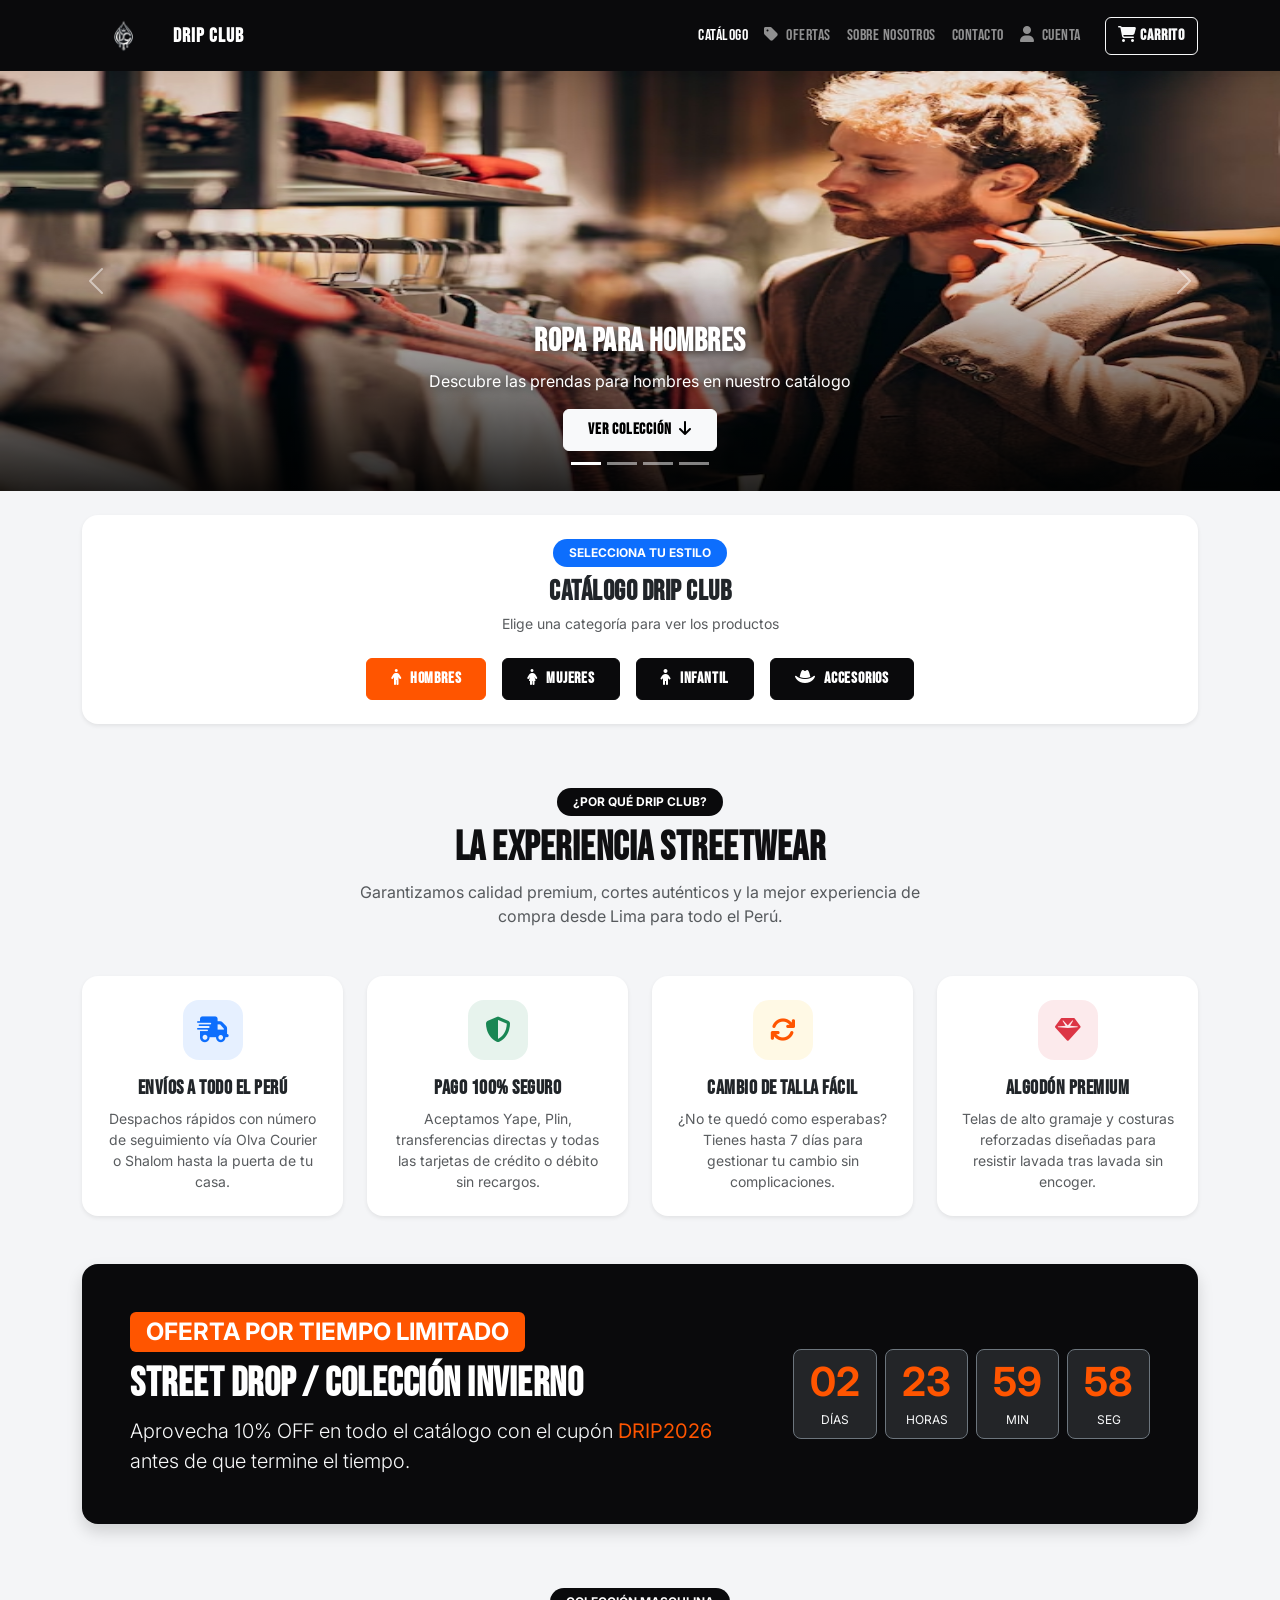
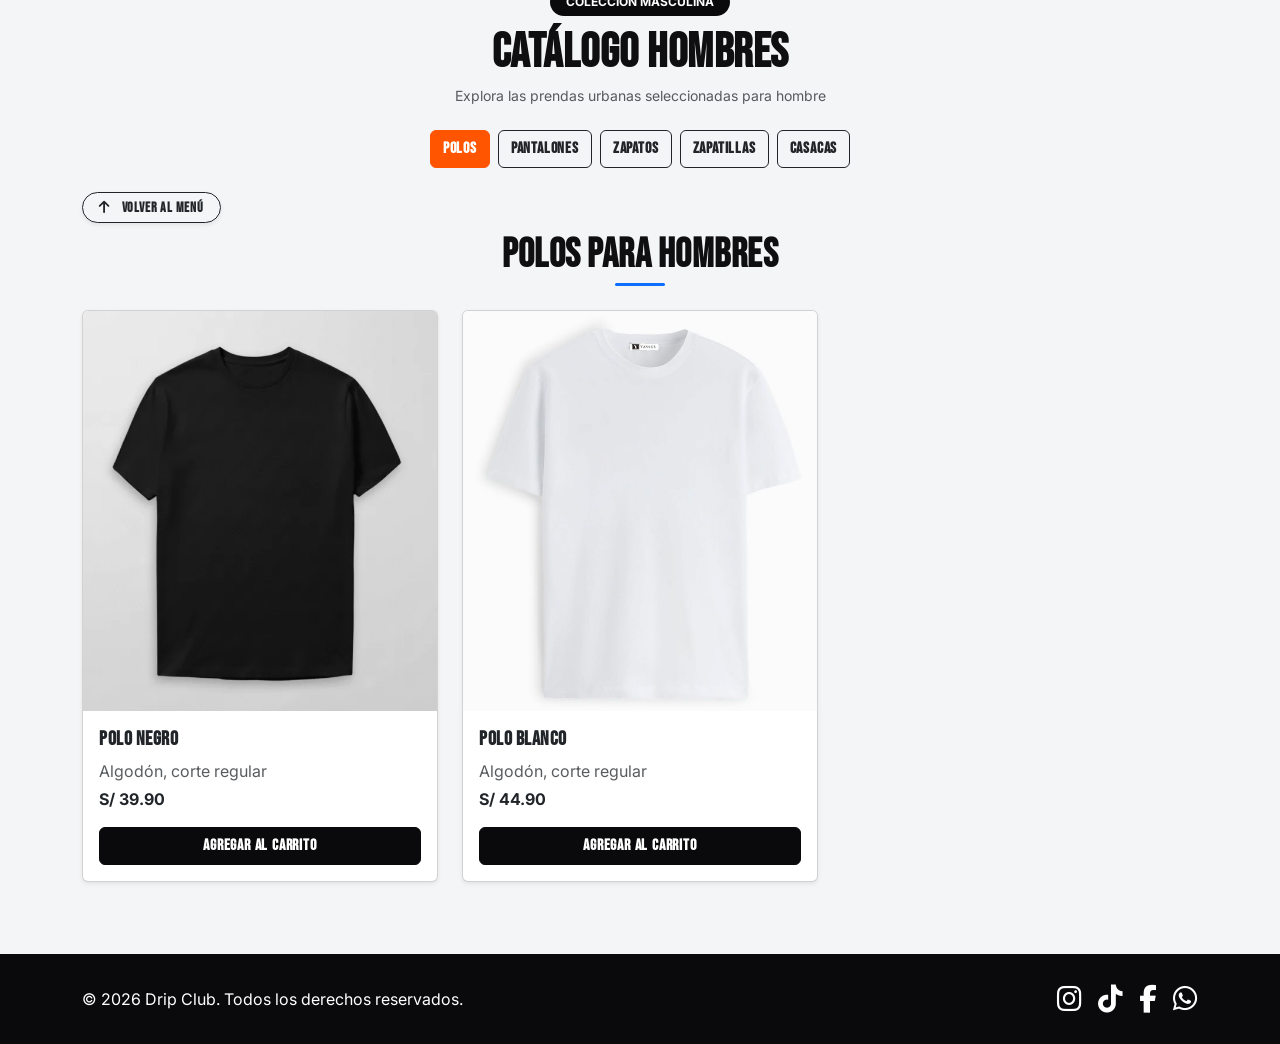
==== commit b9d84229: "rediseño del cuadro de texto descriptivo en el carrusel" ====
--- a/index.html
+++ b/index.html
@@ -71,6 +71,7 @@
   </nav>
 
 
+  
   <!-- ===== CARRUSEL (banner principal) ===== -->
   <!-- data-bs-ride="carousel" hace que empiece a moverse solo, automáticamente -->
   <div id="carruselPrincipal" class="carousel slide" data-bs-ride="carousel" data-bs-interval="4000">
@@ -90,41 +91,37 @@
 
       <div class="carousel-item active cursor-pointer" onclick="irACategoria('hombres')">
         <img src="assets/image/ropa-hombres-banner2.jpg" class="d-block w-100 imagen-carrousel" alt="Ropa para Hombres">
-        <div class="carousel-caption d-block bg-dark bg-opacity-75 p-2 p-md-3 rounded-3 mb-2 mb-md-0">
-          <h5 class="fw-bold fs-6 fs-md-5 mb-1 mb-md-2">Ropa para Hombres</h5>
-          <p class="mb-2 d-none d-sm-block small">Descubre las prendas para hombres en nuestro catálogo</p>
-          <button class="btn btn-light btn-sm fw-bold py-1 px-3">Ver Colección <i
-              class="fa-solid fa-arrow-down ms-1"></i></button>
+        <div class="carousel-caption d-block">
+          <h2 class="fw-bold fs-2 fs-md-1 mb-2">Ropa para Hombres</h2>
+          <p class="mb-3 d-none d-sm-block fs-6 fs-md-5">Descubre las prendas para hombres en nuestro catálogo</p>
+          <button class="btn btn-light fw-bold py-2 px-4">Ver Colección <i class="fa-solid fa-arrow-down ms-1"></i></button>
         </div>
       </div>
 
       <div class="carousel-item cursor-pointer" onclick="irACategoria('mujeres')">
         <img src="assets/image/ropa-mujeres-banner.webp" class="d-block w-100 imagen-carrousel" alt="Ropa para Mujeres">
-        <div class="carousel-caption d-block bg-dark bg-opacity-75 p-2 p-md-3 rounded-3 mb-2 mb-md-0">
-          <h5 class="fw-bold fs-6 fs-md-5 mb-1 mb-md-2">Ropa para Mujeres</h5>
-          <p class="mb-2 d-none d-sm-block small">Descubre las prendas para mujeres en nuestro catálogo</p>
-          <button class="btn btn-light btn-sm fw-bold py-1 px-3">Ver Colección <i
-              class="fa-solid fa-arrow-down ms-1"></i></button>
+        <div class="carousel-caption d-block">
+          <h2 class="fw-bold fs-2 fs-md-1 mb-2">Ropa para Mujeres</h2>
+          <p class="mb-3 d-none d-sm-block fs-6 fs-md-5">Descubre las prendas para mujeres en nuestro catálogo</p>
+          <button class="btn btn-light fw-bold py-2 px-4">Ver Colección <i class="fa-solid fa-arrow-down ms-1"></i></button>
         </div>
       </div>
 
       <div class="carousel-item cursor-pointer" onclick="irACategoria('infantil')">
         <img src="assets/image/ropa-niños-banner.webp" class="d-block w-100 imagen-carrousel" alt="Ropa para Niños">
-        <div class="carousel-caption d-block bg-dark bg-opacity-75 p-2 p-md-3 rounded-3 mb-2 mb-md-0">
-          <h5 class="fw-bold fs-6 fs-md-5 mb-1 mb-md-2">Ropa para Niños</h5>
-          <p class="mb-2 d-none d-sm-block small">Descubre las prendas para niños en nuestro catálogo</p>
-          <button class="btn btn-light btn-sm fw-bold py-1 px-3">Ver Colección <i
-              class="fa-solid fa-arrow-down ms-1"></i></button>
+        <div class="carousel-caption d-block">
+          <h2 class="fw-bold fs-2 fs-md-1 mb-2">Ropa para Niños</h2>
+          <p class="mb-3 d-none d-sm-block fs-6 fs-md-5">Descubre las prendas para niños en nuestro catálogo</p>
+          <button class="btn btn-light fw-bold py-2 px-4">Ver Colección <i class="fa-solid fa-arrow-down ms-1"></i></button>
         </div>
       </div>
 
       <div class="carousel-item cursor-pointer" onclick="irACategoria('accesorios')">
         <img src="assets/image/ropa-accesorios-banner.jpg" class="d-block w-100 imagen-carrousel" alt="Accesorios">
-        <div class="carousel-caption d-block bg-dark bg-opacity-75 p-2 p-md-3 rounded-3 mb-2 mb-md-0">
-          <h5 class="fw-bold fs-6 fs-md-5 mb-1 mb-md-2">Accesorios</h5>
-          <p class="mb-2 d-none d-sm-block small">Descubre nuestra colección de accesorios únicos</p>
-          <button class="btn btn-light btn-sm fw-bold py-1 px-3">Ver Colección <i
-              class="fa-solid fa-arrow-down ms-1"></i></button>
+        <div class="carousel-caption d-block">
+          <h2 class="fw-bold fs-2 fs-md-1 mb-2">Accesorios</h2>
+          <p class="mb-3 d-none d-sm-block fs-6 fs-md-5">Descubre nuestra colección de accesorios únicos</p>
+          <button class="btn btn-light fw-bold py-2 px-4">Ver Colección <i class="fa-solid fa-arrow-down ms-1"></i></button>
         </div>
       </div>
 
--- a/assets/styles.css
+++ b/assets/styles.css
@@ -131,6 +131,29 @@
   transition: transform 1.2s ease-in-out;
 }
 
+/* Degradado detrás del texto del carrusel, reemplaza la cajita sólida de antes */
+.carousel-item::after {
+  content: "";
+  position: absolute;
+  bottom: 0;
+  left: 0;
+  right: 0;
+  height: 55%;
+  background: linear-gradient(to top, rgba(0, 0, 0, 0.85), rgba(0, 0, 0, 0));
+  pointer-events: none;
+  z-index: 1;
+}
+
+.carousel-caption {
+  z-index: 2;
+}
+
+.carousel-caption h2,
+.carousel-caption p {
+  text-shadow: 0 2px 10px rgba(0, 0, 0, 0.7);
+}
+
+
 .imagen-producto {
   width: 100%;
   height: 400px;
@@ -212,4 +235,30 @@
 .btn-social-whatsapp:hover {
   background-color: #25d366;
   border-color: #25d366;
-}+}
+
+
+
+/* =====================================================
+   SECCIÓN OFERTAS
+   ===================================================== */
+
+#ofertas .card {
+  transition: transform 0.3s ease, box-shadow 0.3s ease;
+}
+
+#ofertas .card:hover {
+  transform: translateY(-6px);
+  box-shadow: 0 0.75rem 1.5rem rgba(0, 0, 0, 0.15) !important;
+}
+
+#ofertas .text-decoration-line-through {
+  font-size: 0.9rem;
+}
+
+#ofertas .badge.bg-danger {
+  font-family: var(--font-cuerpo);
+  font-size: 0.75rem;
+}
+
+
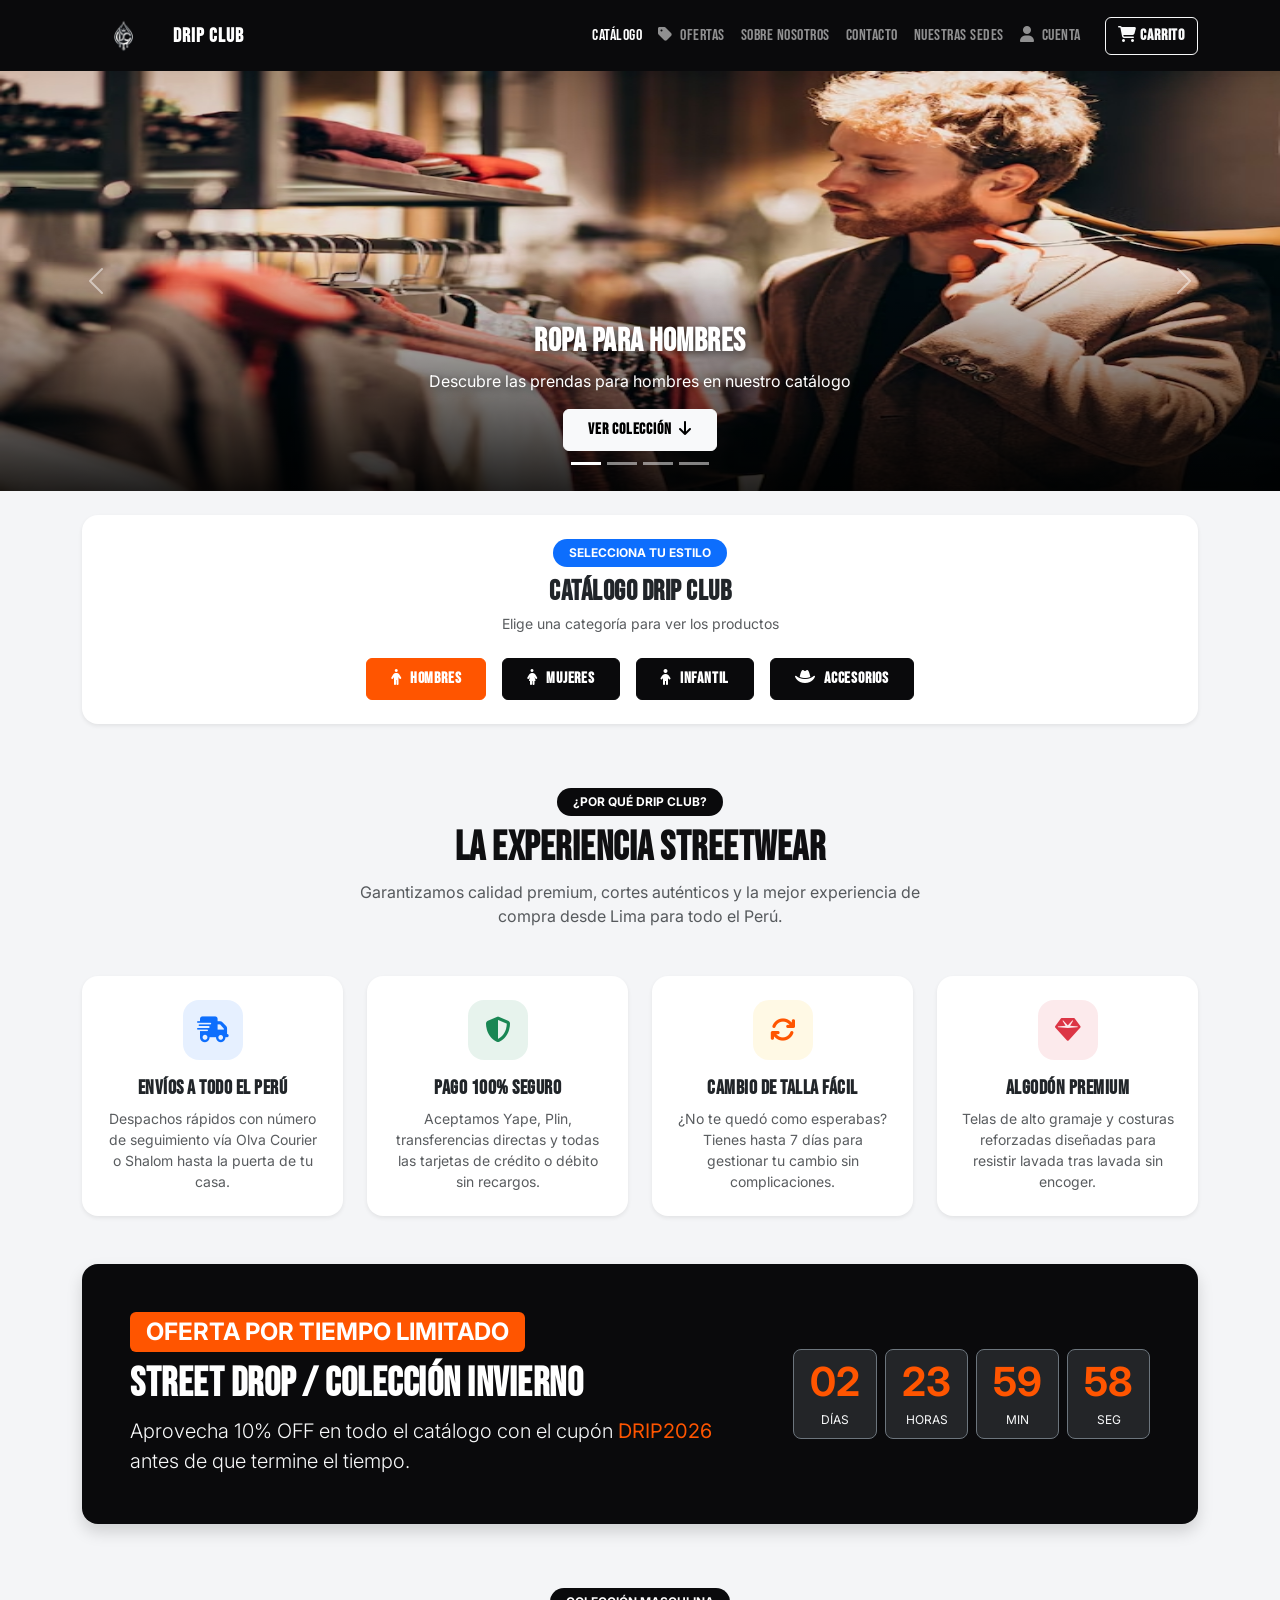
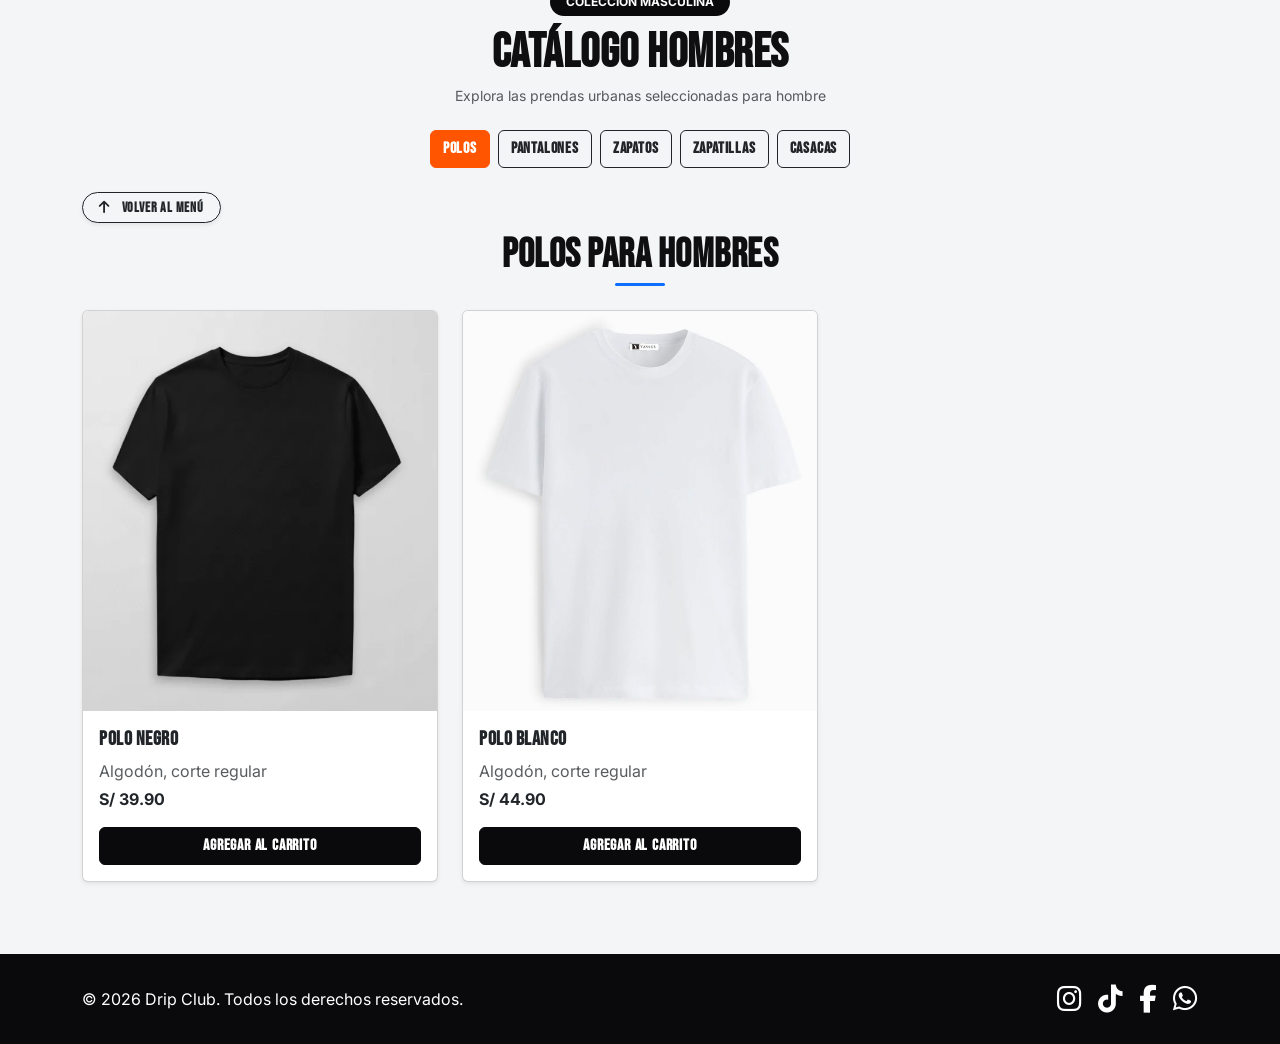
==== commit ad67be21: "agrego paginas de sedes" ====
--- a/index.html
+++ b/index.html
@@ -48,6 +48,12 @@
           <li class="nav-item">
             <a class="nav-link" href="assets/pages/contacto.html">
               Contacto
+            </a>
+          </li>
+
+          <li class="nav-item">
+            <a class="nav-link" href="assets/pages/sedes.html">
+              Nuestras Sedes
             </a>
           </li>
 
@@ -2164,7 +2170,7 @@
 
 
 
-  </main>
+
 
   <!-- ===== MODAL DE CUENTA (login / registro) ===== -->
   <!-- Un solo modal con dos "vistas" (loginView y registroView).
--- a/assets/styles.css
+++ b/assets/styles.css
@@ -179,16 +179,18 @@
   }
 }
 
-/* Estilos de la pagina de contacto y beneficios */
+/* Estilos de la pagina de contacto, beneficios y sedes */
 .card-contacto,
-.card-beneficio {
+.card-beneficio,
+.card-sede {
   transition: transform 0.3s ease, box-shadow 0.3s ease;
 }
 
 .card-contacto:hover,
-.card-beneficio:hover {
+.card-beneficio:hover,
+.card-sede:hover {
   transform: translateY(-5px);
-  box-shadow: 0 0.75rem 1.5rem rgba(0, 0, 0, 0.1) !important;
+  box-shadow: 0 0.75rem 1.5rem rgba(0, 0, 0, 0.12) !important;
 }
 
 .icon-box {
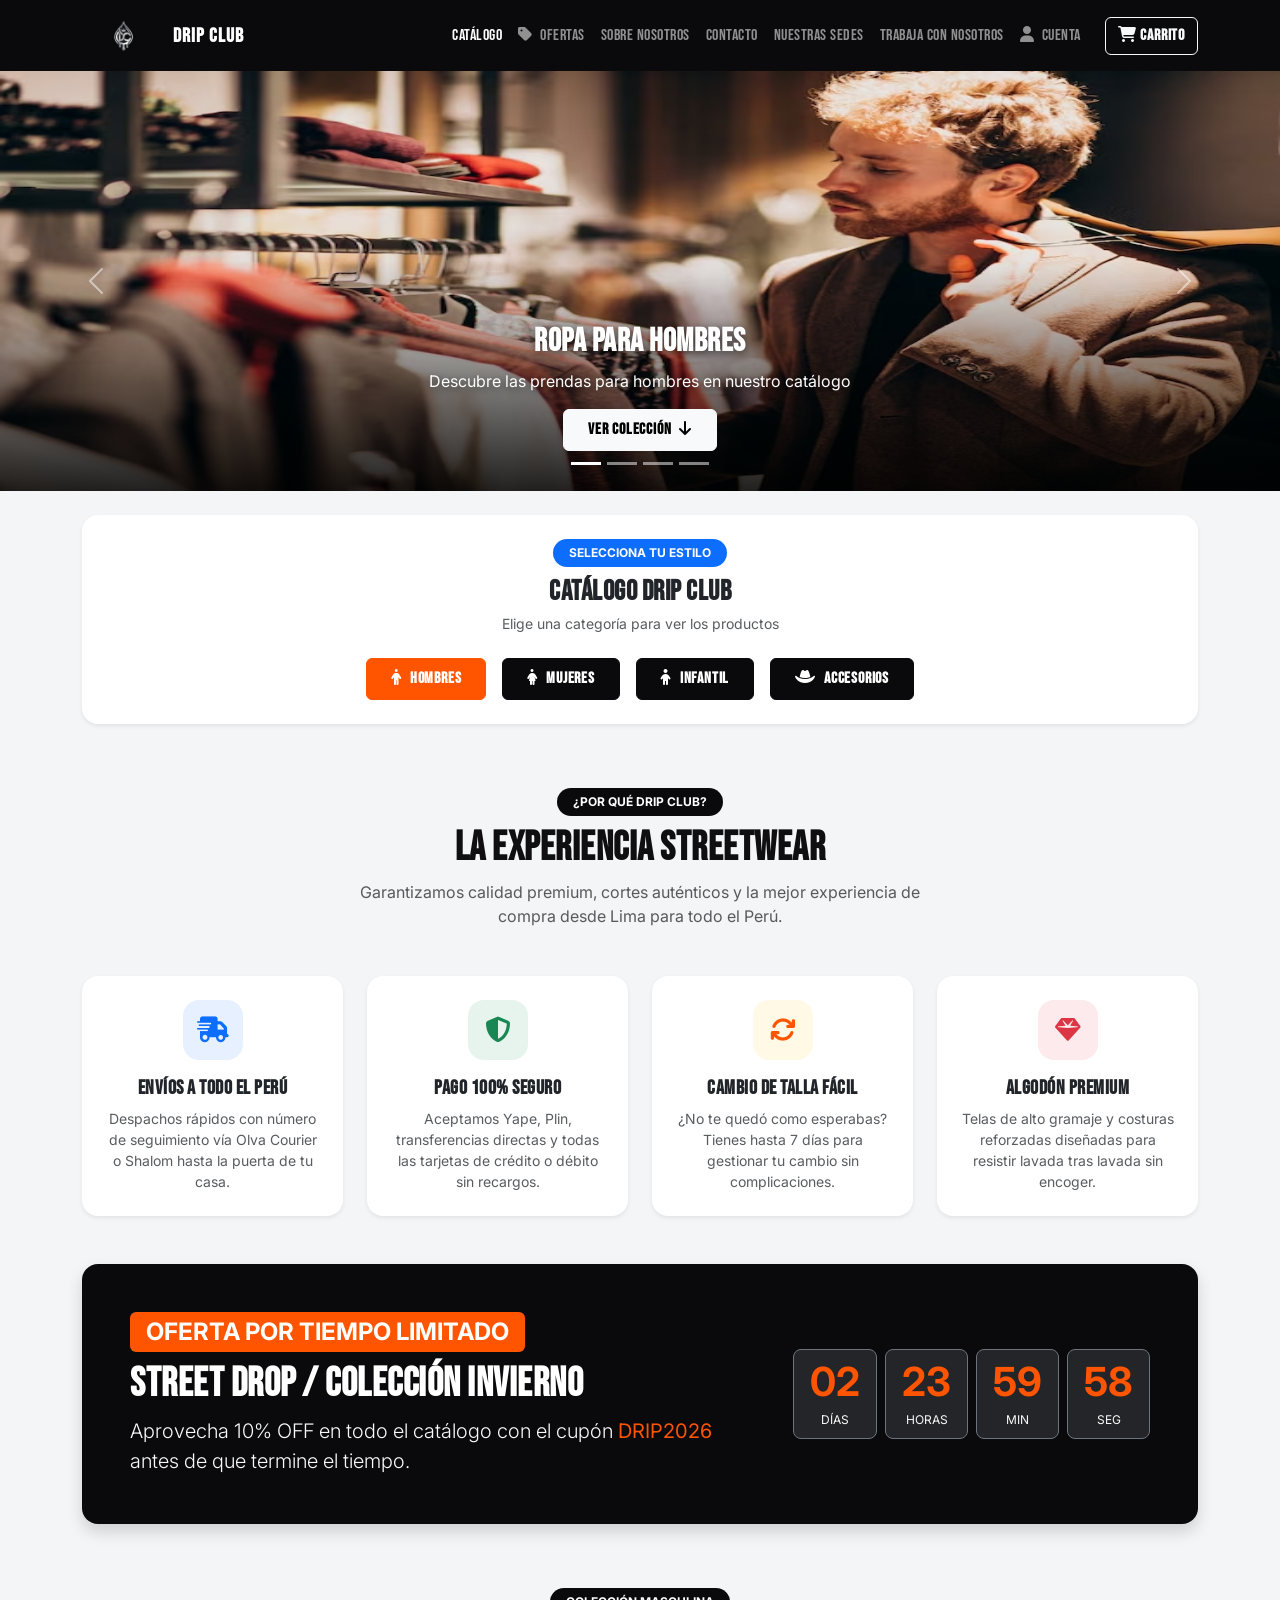
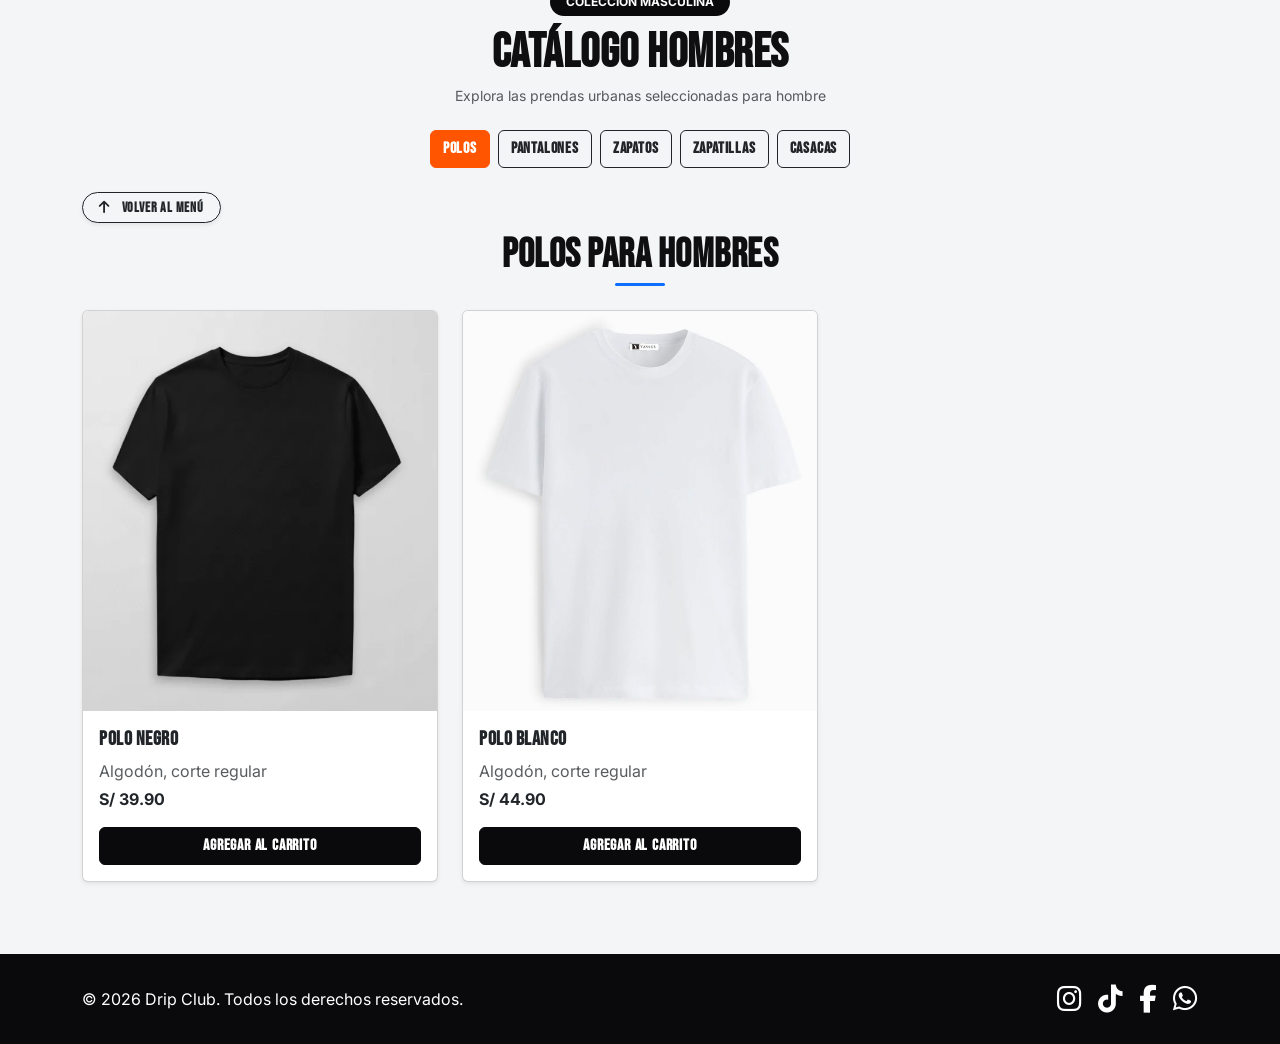
==== commit d44c154e: "se agrego la pagina de trabaja con nosotros" ====
--- a/index.html
+++ b/index.html
@@ -54,6 +54,12 @@
           <li class="nav-item">
             <a class="nav-link" href="assets/pages/sedes.html">
               Nuestras Sedes
+            </a>
+          </li>
+
+          <li class="nav-item">
+            <a class="nav-link" href="assets/pages/trabajaNosotros.html">
+              Trabaja con nosotros
             </a>
           </li>
 
@@ -77,7 +83,7 @@
   </nav>
 
 
-  
+
   <!-- ===== CARRUSEL (banner principal) ===== -->
   <!-- data-bs-ride="carousel" hace que empiece a moverse solo, automáticamente -->
   <div id="carruselPrincipal" class="carousel slide" data-bs-ride="carousel" data-bs-interval="4000">
@@ -100,7 +106,8 @@
         <div class="carousel-caption d-block">
           <h2 class="fw-bold fs-2 fs-md-1 mb-2">Ropa para Hombres</h2>
           <p class="mb-3 d-none d-sm-block fs-6 fs-md-5">Descubre las prendas para hombres en nuestro catálogo</p>
-          <button class="btn btn-light fw-bold py-2 px-4">Ver Colección <i class="fa-solid fa-arrow-down ms-1"></i></button>
+          <button class="btn btn-light fw-bold py-2 px-4">Ver Colección <i
+              class="fa-solid fa-arrow-down ms-1"></i></button>
         </div>
       </div>
 
@@ -109,7 +116,8 @@
         <div class="carousel-caption d-block">
           <h2 class="fw-bold fs-2 fs-md-1 mb-2">Ropa para Mujeres</h2>
           <p class="mb-3 d-none d-sm-block fs-6 fs-md-5">Descubre las prendas para mujeres en nuestro catálogo</p>
-          <button class="btn btn-light fw-bold py-2 px-4">Ver Colección <i class="fa-solid fa-arrow-down ms-1"></i></button>
+          <button class="btn btn-light fw-bold py-2 px-4">Ver Colección <i
+              class="fa-solid fa-arrow-down ms-1"></i></button>
         </div>
       </div>
 
@@ -118,7 +126,8 @@
         <div class="carousel-caption d-block">
           <h2 class="fw-bold fs-2 fs-md-1 mb-2">Ropa para Niños</h2>
           <p class="mb-3 d-none d-sm-block fs-6 fs-md-5">Descubre las prendas para niños en nuestro catálogo</p>
-          <button class="btn btn-light fw-bold py-2 px-4">Ver Colección <i class="fa-solid fa-arrow-down ms-1"></i></button>
+          <button class="btn btn-light fw-bold py-2 px-4">Ver Colección <i
+              class="fa-solid fa-arrow-down ms-1"></i></button>
         </div>
       </div>
 
@@ -127,7 +136,8 @@
         <div class="carousel-caption d-block">
           <h2 class="fw-bold fs-2 fs-md-1 mb-2">Accesorios</h2>
           <p class="mb-3 d-none d-sm-block fs-6 fs-md-5">Descubre nuestra colección de accesorios únicos</p>
-          <button class="btn btn-light fw-bold py-2 px-4">Ver Colección <i class="fa-solid fa-arrow-down ms-1"></i></button>
+          <button class="btn btn-light fw-bold py-2 px-4">Ver Colección <i
+              class="fa-solid fa-arrow-down ms-1"></i></button>
         </div>
       </div>
 
@@ -2287,5 +2297,4 @@
 
 </body>
 
-</html>
-
+</html>
--- a/assets/styles.css
+++ b/assets/styles.css
@@ -179,16 +179,18 @@
   }
 }
 
-/* Estilos de la pagina de contacto, beneficios y sedes */
+/* Estilos de la pagina de contacto, beneficios, sedes y vacantes */
 .card-contacto,
 .card-beneficio,
-.card-sede {
+.card-sede,
+.card-vacante {
   transition: transform 0.3s ease, box-shadow 0.3s ease;
 }
 
 .card-contacto:hover,
 .card-beneficio:hover,
-.card-sede:hover {
+.card-sede:hover,
+.card-vacante:hover {
   transform: translateY(-5px);
   box-shadow: 0 0.75rem 1.5rem rgba(0, 0, 0, 0.12) !important;
 }
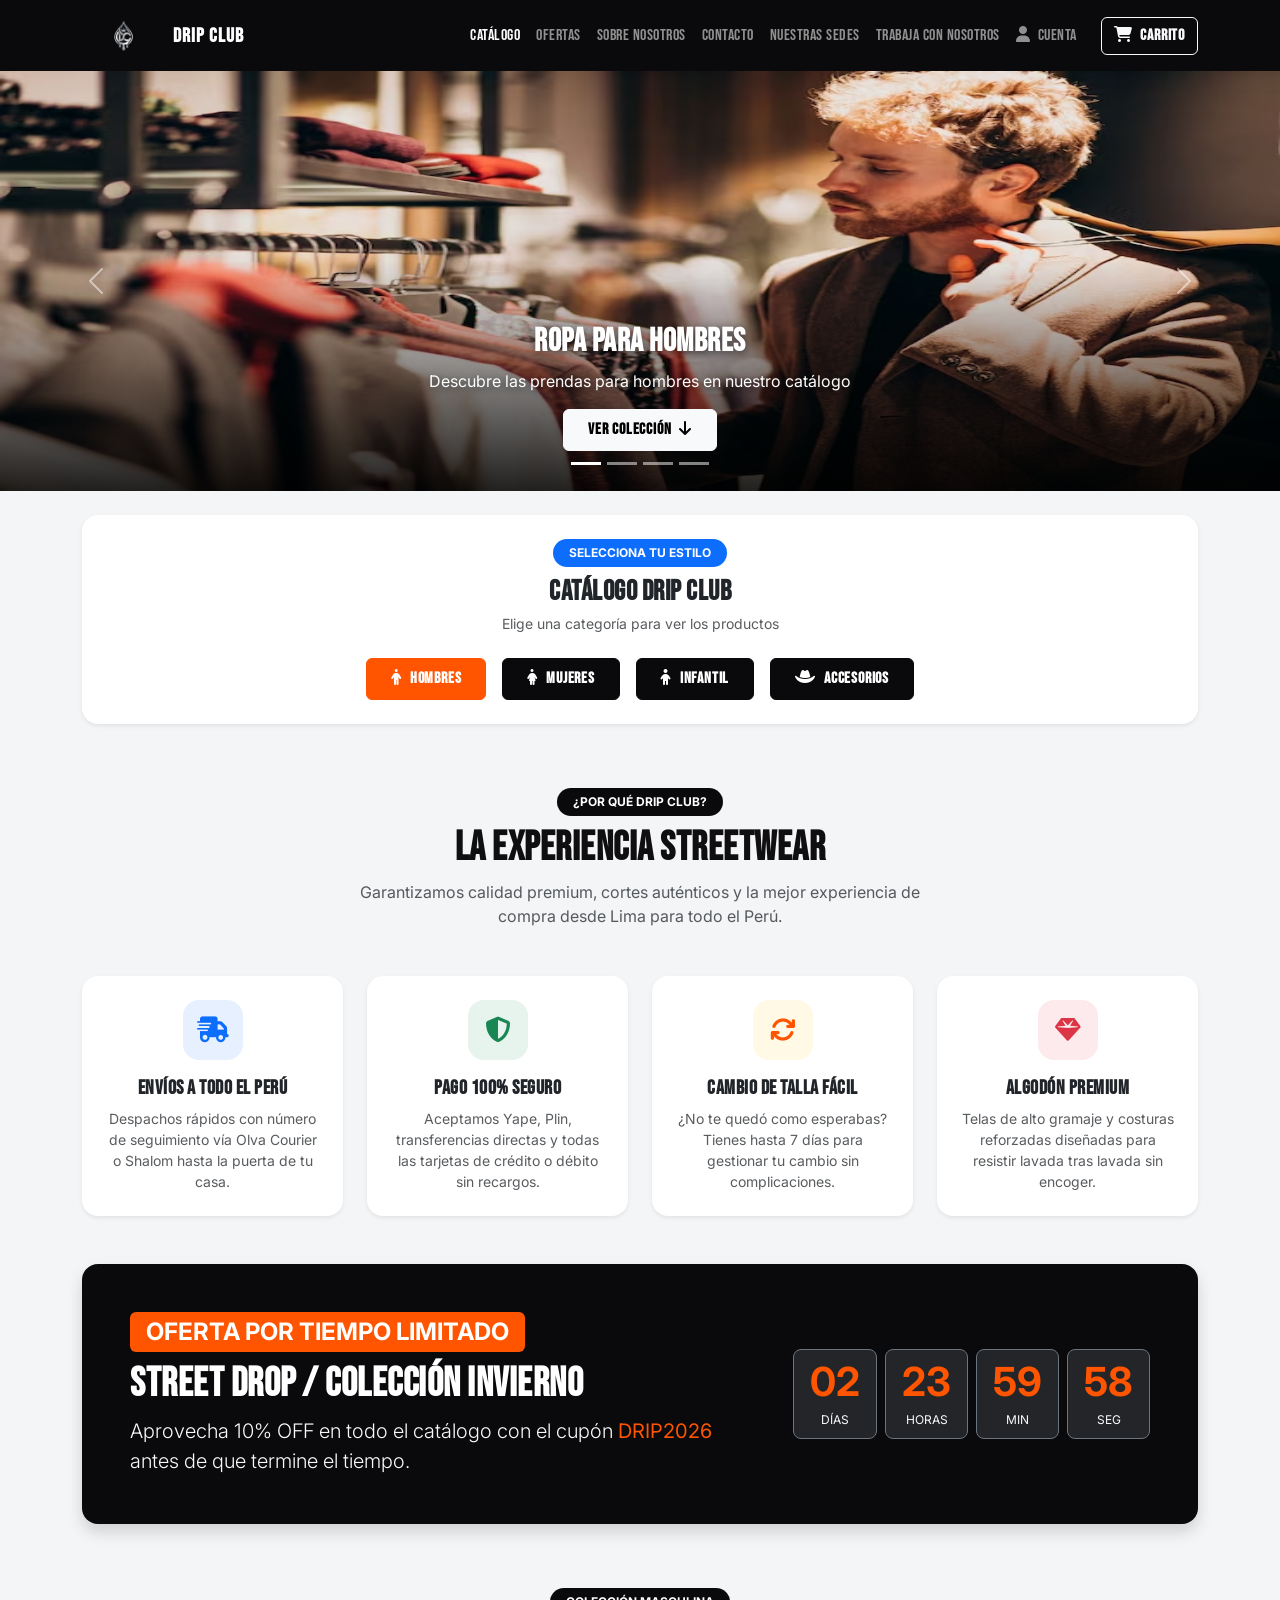
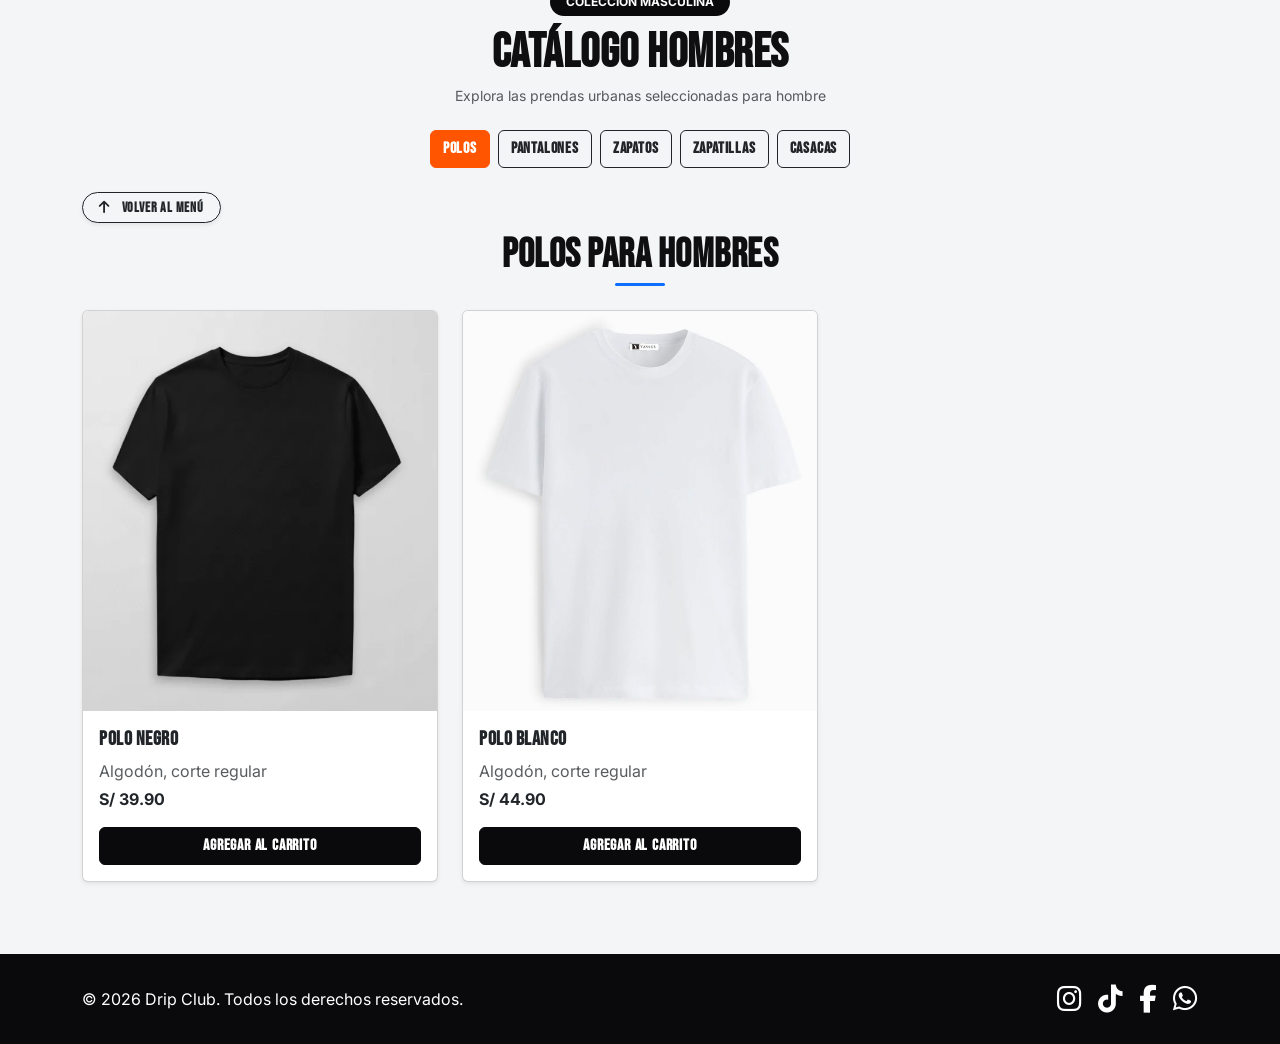
==== commit 9eac9fdc: "se creo carrito de compras simulado con js y se quito el icono de ofertas en el navbar" ====
--- a/index.html
+++ b/index.html
@@ -34,7 +34,6 @@
 
           <li class="nav-item">
             <a class="nav-link" href="#ofertas" id="navOfertas">
-              <i class="fa-solid fa-tag me-1"></i>
               Ofertas
             </a>
           </li>
@@ -73,8 +72,9 @@
 
         </ul>
 
-        <button class="btn btn-outline-light ms-lg-3" type="button">
-          <i class="fa-solid fa-cart-shopping"></i>
+        <button class="btn btn-outline-light ms-lg-3" type="button" id="btnAbrirCarrito" data-bs-toggle="offcanvas"
+          data-bs-target="#offcanvasCarrito" aria-controls="offcanvasCarrito">
+          <i class="fa-solid fa-cart-shopping me-1"></i>
           Carrito
         </button>
 
@@ -410,7 +410,7 @@
 
                     <p class="fw-bold mb-3">S/ 39.90</p>
 
-                    <button class="btn btn-dark mt-auto" data-bs-toggle="modal" data-bs-target="#modalCuenta">
+                    <button class="btn btn-dark mt-auto btn-agregar-carrito">
                       Agregar al carrito
                     </button>
 
@@ -435,7 +435,7 @@
 
                     <p class="fw-bold mb-3">S/ 44.90</p>
 
-                    <button class="btn btn-dark mt-auto" data-bs-toggle="modal" data-bs-target="#modalCuenta">
+                    <button class="btn btn-dark mt-auto btn-agregar-carrito">
                       Agregar al carrito
                     </button>
 
@@ -481,7 +481,7 @@
 
                     <p class="fw-bold mb-3">S/ 89.90</p>
 
-                    <button class="btn btn-dark mt-auto" data-bs-toggle="modal" data-bs-target="#modalCuenta">
+                    <button class="btn btn-dark mt-auto btn-agregar-carrito">
                       Agregar al carrito
                     </button>
 
@@ -505,7 +505,7 @@
 
                     <p class="fw-bold mb-3">S/ 79.90</p>
 
-                    <button class="btn btn-dark mt-auto" data-bs-toggle="modal" data-bs-target="#modalCuenta">
+                    <button class="btn btn-dark mt-auto btn-agregar-carrito">
                       Agregar al carrito
                     </button>
 
@@ -529,7 +529,7 @@
 
                     <p class="fw-bold mb-3">S/ 84.90</p>
 
-                    <button class="btn btn-dark mt-auto" data-bs-toggle="modal" data-bs-target="#modalCuenta">
+                    <button class="btn btn-dark mt-auto btn-agregar-carrito">
                       Agregar al carrito
                     </button>
 
@@ -574,7 +574,7 @@
 
                     <p class="fw-bold mb-3">S/ 139.90</p>
 
-                    <button class="btn btn-dark mt-auto" data-bs-toggle="modal" data-bs-target="#modalCuenta">
+                    <button class="btn btn-dark mt-auto btn-agregar-carrito">
                       Agregar al carrito
                     </button>
 
@@ -599,7 +599,7 @@
 
                     <p class="fw-bold mb-3">S/ 149.90</p>
 
-                    <button class="btn btn-dark mt-auto" data-bs-toggle="modal" data-bs-target="#modalCuenta">
+                    <button class="btn btn-dark mt-auto btn-agregar-carrito">
                       Agregar al carrito
                     </button>
 
@@ -645,7 +645,7 @@
 
                     <p class="fw-bold mb-3">S/ 149.90</p>
 
-                    <button class="btn btn-dark mt-auto" data-bs-toggle="modal" data-bs-target="#modalCuenta">
+                    <button class="btn btn-dark mt-auto btn-agregar-carrito">
                       Agregar al carrito
                     </button>
 
@@ -670,7 +670,7 @@
 
                     <p class="fw-bold mb-3">S/ 139.90</p>
 
-                    <button class="btn btn-dark mt-auto" data-bs-toggle="modal" data-bs-target="#modalCuenta">
+                    <button class="btn btn-dark mt-auto btn-agregar-carrito">
                       Agregar al carrito
                     </button>
 
@@ -716,7 +716,7 @@
 
                     <p class="fw-bold mb-3">S/ 129.90</p>
 
-                    <button class="btn btn-dark mt-auto" data-bs-toggle="modal" data-bs-target="#modalCuenta">
+                    <button class="btn btn-dark mt-auto btn-agregar-carrito">
                       Agregar al carrito
                     </button>
 
@@ -740,7 +740,7 @@
 
                     <p class="fw-bold mb-3">S/ 159.90</p>
 
-                    <button class="btn btn-dark mt-auto" data-bs-toggle="modal" data-bs-target="#modalCuenta">
+                    <button class="btn btn-dark mt-auto btn-agregar-carrito">
                       Agregar al carrito
                     </button>
 
@@ -842,7 +842,7 @@
 
                     <p class="fw-bold mb-3">S/ 49.90</p>
 
-                    <button class="btn btn-dark mt-auto" data-bs-toggle="modal" data-bs-target="#modalCuenta">
+                    <button class="btn btn-dark mt-auto btn-agregar-carrito">
                       Agregar al carrito
                     </button>
 
@@ -866,7 +866,7 @@
 
                     <p class="fw-bold mb-3">S/ 39.90</p>
 
-                    <button class="btn btn-dark mt-auto" data-bs-toggle="modal" data-bs-target="#modalCuenta">
+                    <button class="btn btn-dark mt-auto btn-agregar-carrito">
                       Agregar al carrito
                     </button>
 
@@ -912,7 +912,7 @@
 
                     <p class="fw-bold mb-3">S/ 69.90</p>
 
-                    <button class="btn btn-dark mt-auto" data-bs-toggle="modal" data-bs-target="#modalCuenta">
+                    <button class="btn btn-dark mt-auto btn-agregar-carrito">
                       Agregar al carrito
                     </button>
 
@@ -937,7 +937,7 @@
 
                     <p class="fw-bold mb-3">S/ 74.90</p>
 
-                    <button class="btn btn-dark mt-auto" data-bs-toggle="modal" data-bs-target="#modalCuenta">
+                    <button class="btn btn-dark mt-auto btn-agregar-carrito">
                       Agregar al carrito
                     </button>
 
@@ -981,7 +981,7 @@
 
                     <p class="fw-bold mb-3">S/ 99.90</p>
 
-                    <button class="btn btn-dark mt-auto" data-bs-toggle="modal" data-bs-target="#modalCuenta">
+                    <button class="btn btn-dark mt-auto btn-agregar-carrito">
                       Agregar al carrito
                     </button>
 
@@ -1005,7 +1005,7 @@
 
                     <p class="fw-bold mb-3">S/ 59.90</p>
 
-                    <button class="btn btn-dark mt-auto" data-bs-toggle="modal" data-bs-target="#modalCuenta">
+                    <button class="btn btn-dark mt-auto btn-agregar-carrito">
                       Agregar al carrito
                     </button>
 
@@ -1029,7 +1029,7 @@
 
                     <p class="fw-bold mb-3">S/ 79.90</p>
 
-                    <button class="btn btn-dark mt-auto" data-bs-toggle="modal" data-bs-target="#modalCuenta">
+                    <button class="btn btn-dark mt-auto btn-agregar-carrito">
                       Agregar al carrito
                     </button>
 
@@ -1074,7 +1074,7 @@
 
                     <p class="fw-bold mb-3">S/ 59.90</p>
 
-                    <button class="btn btn-dark mt-auto" data-bs-toggle="modal" data-bs-target="#modalCuenta">
+                    <button class="btn btn-dark mt-auto btn-agregar-carrito">
                       Agregar al carrito
                     </button>
 
@@ -1098,7 +1098,7 @@
 
                     <p class="fw-bold mb-3">S/ 79.90</p>
 
-                    <button class="btn btn-dark mt-auto" data-bs-toggle="modal" data-bs-target="#modalCuenta">
+                    <button class="btn btn-dark mt-auto btn-agregar-carrito">
                       Agregar al carrito
                     </button>
 
@@ -1144,7 +1144,7 @@
 
                     <p class="fw-bold mb-3">S/ 139.90</p>
 
-                    <button class="btn btn-dark mt-auto" data-bs-toggle="modal" data-bs-target="#modalCuenta">
+                    <button class="btn btn-dark mt-auto btn-agregar-carrito">
                       Agregar al carrito
                     </button>
 
@@ -1169,7 +1169,7 @@
 
                     <p class="fw-bold mb-3">S/ 109.90</p>
 
-                    <button class="btn btn-dark mt-auto" data-bs-toggle="modal" data-bs-target="#modalCuenta">
+                    <button class="btn btn-dark mt-auto btn-agregar-carrito">
                       Agregar al carrito
                     </button>
 
@@ -1214,7 +1214,7 @@
 
                     <p class="fw-bold mb-3">S/ 129.90</p>
 
-                    <button class="btn btn-dark mt-auto" data-bs-toggle="modal" data-bs-target="#modalCuenta">
+                    <button class="btn btn-dark mt-auto btn-agregar-carrito">
                       Agregar al carrito
                     </button>
 
@@ -1239,7 +1239,7 @@
 
                     <p class="fw-bold mb-3">S/ 119.90</p>
 
-                    <button class="btn btn-dark mt-auto" data-bs-toggle="modal" data-bs-target="#modalCuenta">
+                    <button class="btn btn-dark mt-auto btn-agregar-carrito">
                       Agregar al carrito
                     </button>
 
@@ -1285,7 +1285,7 @@
 
                     <p class="fw-bold mb-3">S/ 129.90</p>
 
-                    <button class="btn btn-dark mt-auto" data-bs-toggle="modal" data-bs-target="#modalCuenta">
+                    <button class="btn btn-dark mt-auto btn-agregar-carrito">
                       Agregar al carrito
                     </button>
 
@@ -1310,7 +1310,7 @@
 
                     <p class="fw-bold mb-3">S/ 119.90</p>
 
-                    <button class="btn btn-dark mt-auto" data-bs-toggle="modal" data-bs-target="#modalCuenta">
+                    <button class="btn btn-dark mt-auto btn-agregar-carrito">
                       Agregar al carrito
                     </button>
 
@@ -1355,7 +1355,7 @@
 
                     <p class="fw-bold mb-3">S/ 159.90</p>
 
-                    <button class="btn btn-dark mt-auto" data-bs-toggle="modal" data-bs-target="#modalCuenta">
+                    <button class="btn btn-dark mt-auto btn-agregar-carrito">
                       Agregar al carrito
                     </button>
 
@@ -1379,7 +1379,7 @@
 
                     <p class="fw-bold mb-3">S/ 149.90</p>
 
-                    <button class="btn btn-dark mt-auto" data-bs-toggle="modal" data-bs-target="#modalCuenta">
+                    <button class="btn btn-dark mt-auto btn-agregar-carrito">
                       Agregar al carrito
                     </button>
 
@@ -1474,7 +1474,7 @@
 
                     <p class="fw-bold mb-3">S/ 34.90</p>
 
-                    <button class="btn btn-dark mt-auto" data-bs-toggle="modal" data-bs-target="#modalCuenta">
+                    <button class="btn btn-dark mt-auto btn-agregar-carrito">
                       Agregar al carrito
                     </button>
 
@@ -1498,7 +1498,7 @@
 
                     <p class="fw-bold mb-3">S/ 34.90</p>
 
-                    <button class="btn btn-dark mt-auto" data-bs-toggle="modal" data-bs-target="#modalCuenta">
+                    <button class="btn btn-dark mt-auto btn-agregar-carrito">
                       Agregar al carrito
                     </button>
 
@@ -1544,7 +1544,7 @@
 
                     <p class="fw-bold mb-3">S/ 59.90</p>
 
-                    <button class="btn btn-dark mt-auto" data-bs-toggle="modal" data-bs-target="#modalCuenta">
+                    <button class="btn btn-dark mt-auto btn-agregar-carrito">
                       Agregar al carrito
                     </button>
 
@@ -1568,7 +1568,7 @@
 
                     <p class="fw-bold mb-3">S/ 59.90</p>
 
-                    <button class="btn btn-dark mt-auto" data-bs-toggle="modal" data-bs-target="#modalCuenta">
+                    <button class="btn btn-dark mt-auto btn-agregar-carrito">
                       Agregar al carrito
                     </button>
 
@@ -1614,7 +1614,7 @@
 
                     <p class="fw-bold mb-3">S/ 39.90</p>
 
-                    <button class="btn btn-dark mt-auto" data-bs-toggle="modal" data-bs-target="#modalCuenta">
+                    <button class="btn btn-dark mt-auto btn-agregar-carrito">
                       Agregar al carrito
                     </button>
 
@@ -1639,7 +1639,7 @@
 
                     <p class="fw-bold mb-3">S/ 44.90</p>
 
-                    <button class="btn btn-dark mt-auto" data-bs-toggle="modal" data-bs-target="#modalCuenta">
+                    <button class="btn btn-dark mt-auto btn-agregar-carrito">
                       Agregar al carrito
                     </button>
 
@@ -1686,7 +1686,7 @@
 
                     <p class="fw-bold mb-3">S/ 89.90</p>
 
-                    <button class="btn btn-dark mt-auto" data-bs-toggle="modal" data-bs-target="#modalCuenta">
+                    <button class="btn btn-dark mt-auto btn-agregar-carrito">
                       Agregar al carrito
                     </button>
 
@@ -1710,7 +1710,7 @@
 
                     <p class="fw-bold mb-3">S/ 89.90</p>
 
-                    <button class="btn btn-dark mt-auto" data-bs-toggle="modal" data-bs-target="#modalCuenta">
+                    <button class="btn btn-dark mt-auto btn-agregar-carrito">
                       Agregar al carrito
                     </button>
 
@@ -1756,7 +1756,7 @@
 
                     <p class="fw-bold mb-3">S/ 99.90</p>
 
-                    <button class="btn btn-dark mt-auto" data-bs-toggle="modal" data-bs-target="#modalCuenta">
+                    <button class="btn btn-dark mt-auto btn-agregar-carrito">
                       Agregar al carrito
                     </button>
 
@@ -1780,7 +1780,7 @@
 
                     <p class="fw-bold mb-3">S/ 99.90</p>
 
-                    <button class="btn btn-dark mt-auto" data-bs-toggle="modal" data-bs-target="#modalCuenta">
+                    <button class="btn btn-dark mt-auto btn-agregar-carrito">
                       Agregar al carrito
                     </button>
 
@@ -1884,7 +1884,7 @@
 
                     <p class="fw-bold mb-3">S/ 49.90</p>
 
-                    <button class="btn btn-dark mt-auto" data-bs-toggle="modal" data-bs-target="#modalCuenta">
+                    <button class="btn btn-dark mt-auto btn-agregar-carrito">
                       Agregar al carrito
                     </button>
 
@@ -1929,7 +1929,7 @@
 
                     <p class="fw-bold mb-3">S/ 89.90</p>
 
-                    <button class="btn btn-dark mt-auto" data-bs-toggle="modal" data-bs-target="#modalCuenta">
+                    <button class="btn btn-dark mt-auto btn-agregar-carrito">
                       Agregar al carrito
                     </button>
 
@@ -1974,7 +1974,7 @@
 
                     <p class="fw-bold mb-3">S/ 39.90</p>
 
-                    <button class="btn btn-dark mt-auto" data-bs-toggle="modal" data-bs-target="#modalCuenta">
+                    <button class="btn btn-dark mt-auto btn-agregar-carrito">
                       Agregar al carrito
                     </button>
 
@@ -2019,7 +2019,7 @@
 
                     <p class="fw-bold mb-3">S/ 59.90</p>
 
-                    <button class="btn btn-dark mt-auto" data-bs-toggle="modal" data-bs-target="#modalCuenta">
+                    <button class="btn btn-dark mt-auto btn-agregar-carrito">
                       Agregar al carrito
                     </button>
 
@@ -2064,7 +2064,7 @@
 
                     <p class="fw-bold mb-3">S/ 119.90</p>
 
-                    <button class="btn btn-dark mt-auto" data-bs-toggle="modal" data-bs-target="#modalCuenta">
+                    <button class="btn btn-dark mt-auto btn-agregar-carrito">
                       Agregar al carrito
                     </button>
 
@@ -2109,7 +2109,7 @@
 
                     <p class="fw-bold mb-3">S/ 44.90</p>
 
-                    <button class="btn btn-dark mt-auto" data-bs-toggle="modal" data-bs-target="#modalCuenta">
+                    <button class="btn btn-dark mt-auto btn-agregar-carrito">
                       Agregar al carrito
                     </button>
 
@@ -2154,7 +2154,7 @@
 
                     <p class="fw-bold mb-3">S/ 29.90</p>
 
-                    <button class="btn btn-dark mt-auto" data-bs-toggle="modal" data-bs-target="#modalCuenta">
+                    <button class="btn btn-dark mt-auto btn-agregar-carrito">
                       Agregar al carrito
                     </button>
 
@@ -2175,12 +2175,6 @@
     <!-- FIN TAB-CONTENT CATEGORÍAS PRINCIPALES -->
   </div>
   <!-- FIN CONTAINER CATÁLOGO -->
-
-
-
-
-
-
 
   <!-- ===== MODAL DE CUENTA (login / registro) ===== -->
   <!-- Un solo modal con dos "vistas" (loginView y registroView).
@@ -2238,6 +2232,70 @@
             </p>
           </div>
 
+        </div>
+      </div>
+    </div>
+  </div>
+
+  <!-- ===== OFFCANVAS: CARRITO DE COMPRAS ===== -->
+  <div class="offcanvas offcanvas-end" tabindex="-1" id="offcanvasCarrito" aria-labelledby="offcanvasCarritoLabel">
+    <div class="offcanvas-header border-bottom">
+      <h5 class="offcanvas-title fw-bold m-0" id="offcanvasCarritoLabel">
+        Carrito de Compras
+      </h5>
+      <button type="button" class="btn-close" data-bs-dismiss="offcanvas" aria-label="Cerrar"></button>
+    </div>
+
+    <div class="offcanvas-body d-flex flex-column p-3">
+      <!-- Lista dinamica de items del carrito -->
+      <div id="contenedorItemsCarrito" class="flex-grow-1 overflow-y-auto pe-1">
+        <!-- Renderizado dinamicamente con js -->
+      </div>
+
+      <!-- Resumen y acciones del carrito -->
+      <div id="resumenCarrito" class="border-top pt-3 mt-auto d-none">
+        <div class="d-flex justify-content-between text-muted mb-2">
+          <span>Subtotal</span>
+          <span class="fw-semibold text-dark" id="cartSubtotal">S/ 0.00</span>
+        </div>
+        <div class="d-flex justify-content-between text-muted mb-2">
+          <span>Envío</span>
+          <span class="text-dark fw-semibold">Gratis</span>
+        </div>
+        <hr class="my-2">
+        <div class="d-flex justify-content-between align-items-center mb-3">
+          <span class="fw-bold">Total</span>
+          <span class="fs-5 fw-bold text-dark" id="cartTotal">S/ 0.00</span>
+        </div>
+
+        <div class="d-grid gap-2">
+          <button class="btn btn-dark w-100 py-2 fw-semibold" id="btnFinalizarCompra">
+            Finalizar Compra
+          </button>
+          <button class="btn btn-outline-dark btn-sm w-100 py-1" id="btnVaciarCarrito">
+            Vaciar Carrito
+          </button>
+        </div>
+      </div>
+    </div>
+  </div>
+
+  <!-- ===== SIMULACION DE COMPRA EXITOSA ===== -->
+  <div class="modal fade" id="modalCompraExitosa" tabindex="-1" aria-labelledby="modalCompraExitosaLabel"
+    aria-hidden="true">
+    <div class="modal-dialog modal-dialog-centered">
+      <div class="modal-content border-0 shadow text-center p-4 rounded-3">
+        <div class="modal-body">
+          <div class="mx-auto mb-3 text-dark" style="font-size: 2.5rem;">
+            <i class="fa-solid fa-check"></i>
+          </div>
+          <h5 class="fw-bold mb-2">Compra exitosa</h5>
+          <p class="text-muted small mb-4">
+            Tus productos han sido procesados correctamente.
+          </p>
+          <button type="button" class="btn btn-dark w-100 py-2 fw-semibold" data-bs-dismiss="modal">
+            Continuar
+          </button>
         </div>
       </div>
     </div>
--- a/assets/styles.css
+++ b/assets/styles.css
@@ -33,10 +33,13 @@
 :root {
   --color-text: #0F0F11;
   --color-bg: #F4F5F7;
-  --color-primary: #FF5500;       /* Naranja vibrante para llamados a la acción */
-  --color-primary-hover: #E04B00; /* Naranja más oscuro al pasar el mouse */
+  --color-primary: #FF5500;
+  /* Naranja vibrante para llamados a la acción */
+  --color-primary-hover: #E04B00;
+  /* Naranja más oscuro al pasar el mouse */
   --color-secondary: #495057;
-  --color-dark: #0A0A0C;          /* Negro asfalto premium */
+  --color-dark: #0A0A0C;
+  /* Negro asfalto premium */
   --color-white: #FFFFFF;
 }
 
@@ -89,7 +92,10 @@
 
 /* Acentos, insignias y textos de oferta */
 .text-warning,
-#cuentaDias, #cuentaHoras, #cuentaMinutos, #cuentaSegundos {
+#cuentaDias,
+#cuentaHoras,
+#cuentaMinutos,
+#cuentaSegundos {
   color: var(--color-primary) !important;
 }
 
@@ -99,7 +105,14 @@
 }
 
 /* Encabezados, Logo de marca y Títulos de producto */
-h1, h2, h3, h4, h5, h6, .navbar-brand, .card-title {
+h1,
+h2,
+h3,
+h4,
+h5,
+h6,
+.navbar-brand,
+.card-title {
   font-family: var(--font-titulos);
   font-weight: 700;
   letter-spacing: 0.5px;
@@ -265,4 +278,30 @@
   font-size: 0.75rem;
 }
 
-
+/* CARRITO DE COMPRAS */
+
+#offcanvasCarrito {
+  width: 380px;
+  max-width: 90vw;
+}
+
+#contenedorItemsCarrito::-webkit-scrollbar {
+  width: 5px;
+}
+
+#contenedorItemsCarrito::-webkit-scrollbar-track {
+  background: transparent;
+}
+
+#contenedorItemsCarrito::-webkit-scrollbar-thumb {
+  background: #ddd;
+  border-radius: 4px;
+}
+
+#contenedorItemsCarrito::-webkit-scrollbar-thumb:hover {
+  background: #bbb;
+}
+
+.cart-item {
+  transition: opacity 0.2s ease;
+}
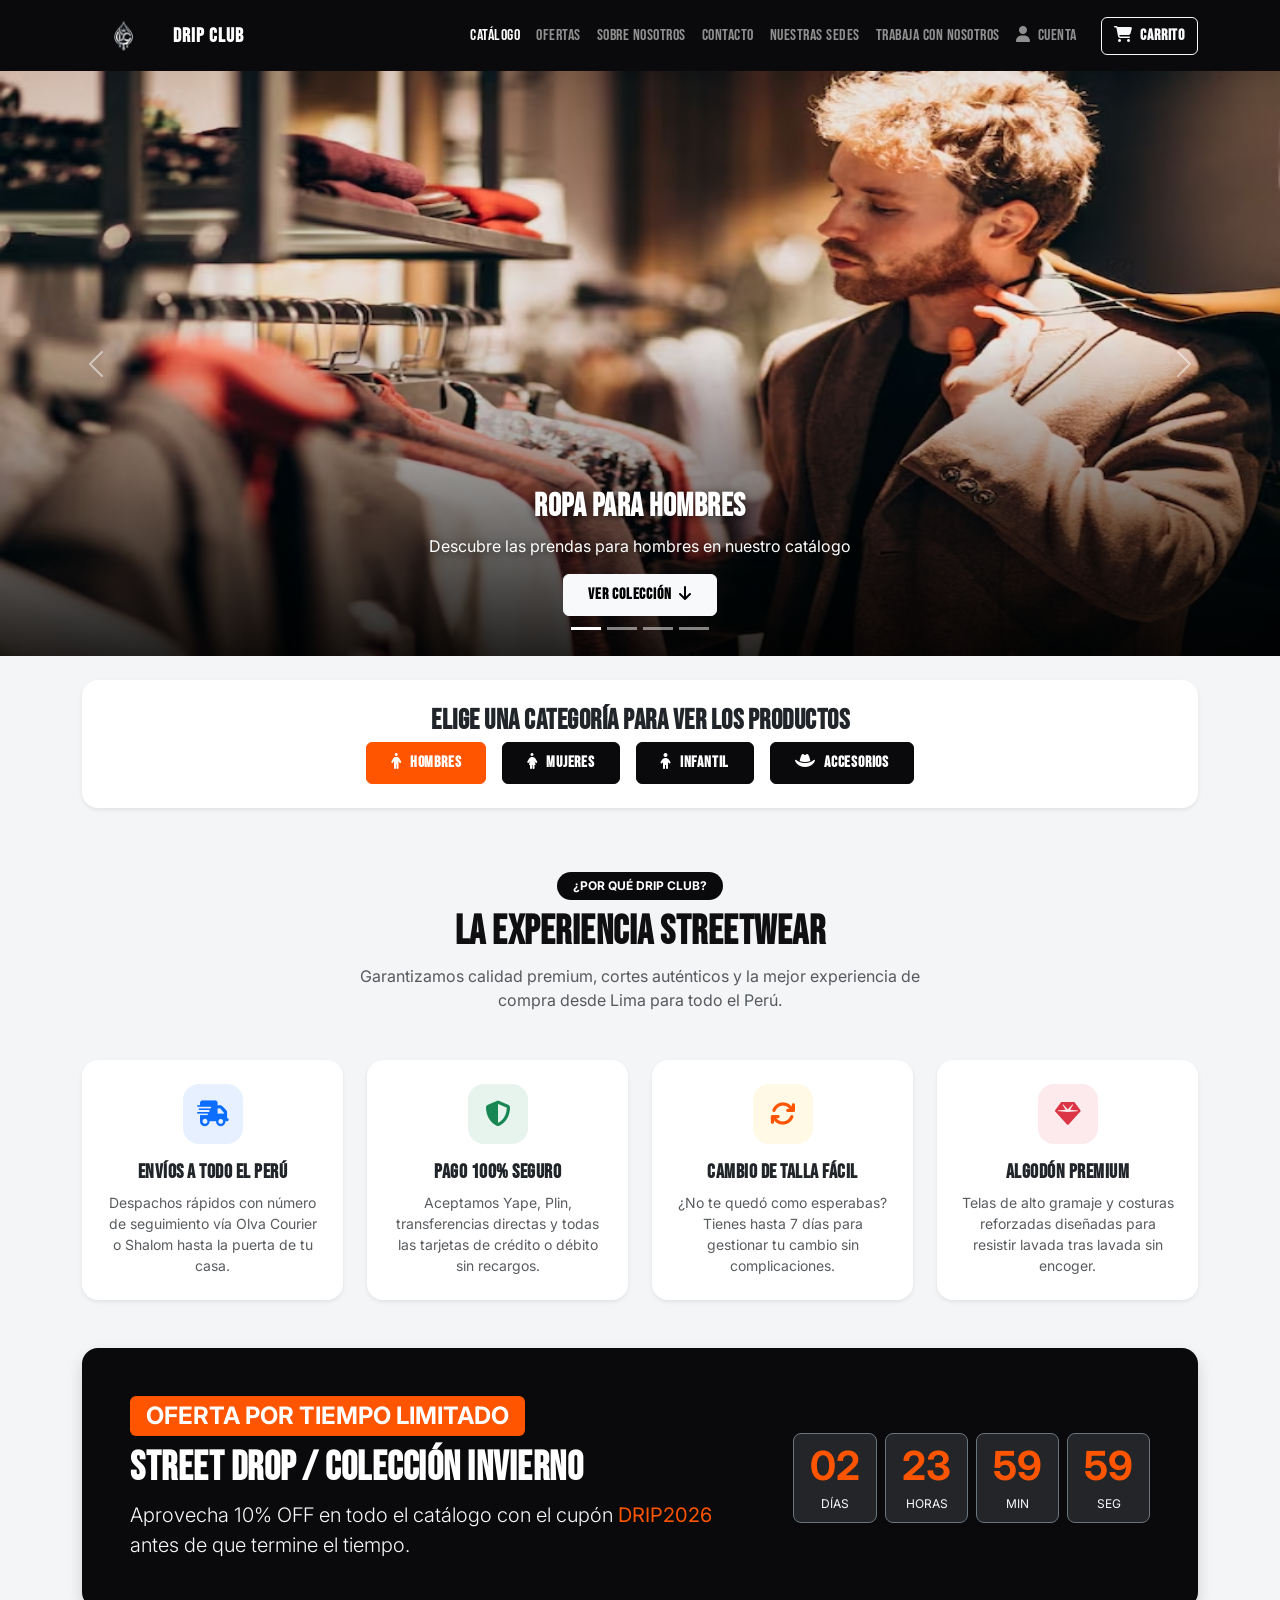
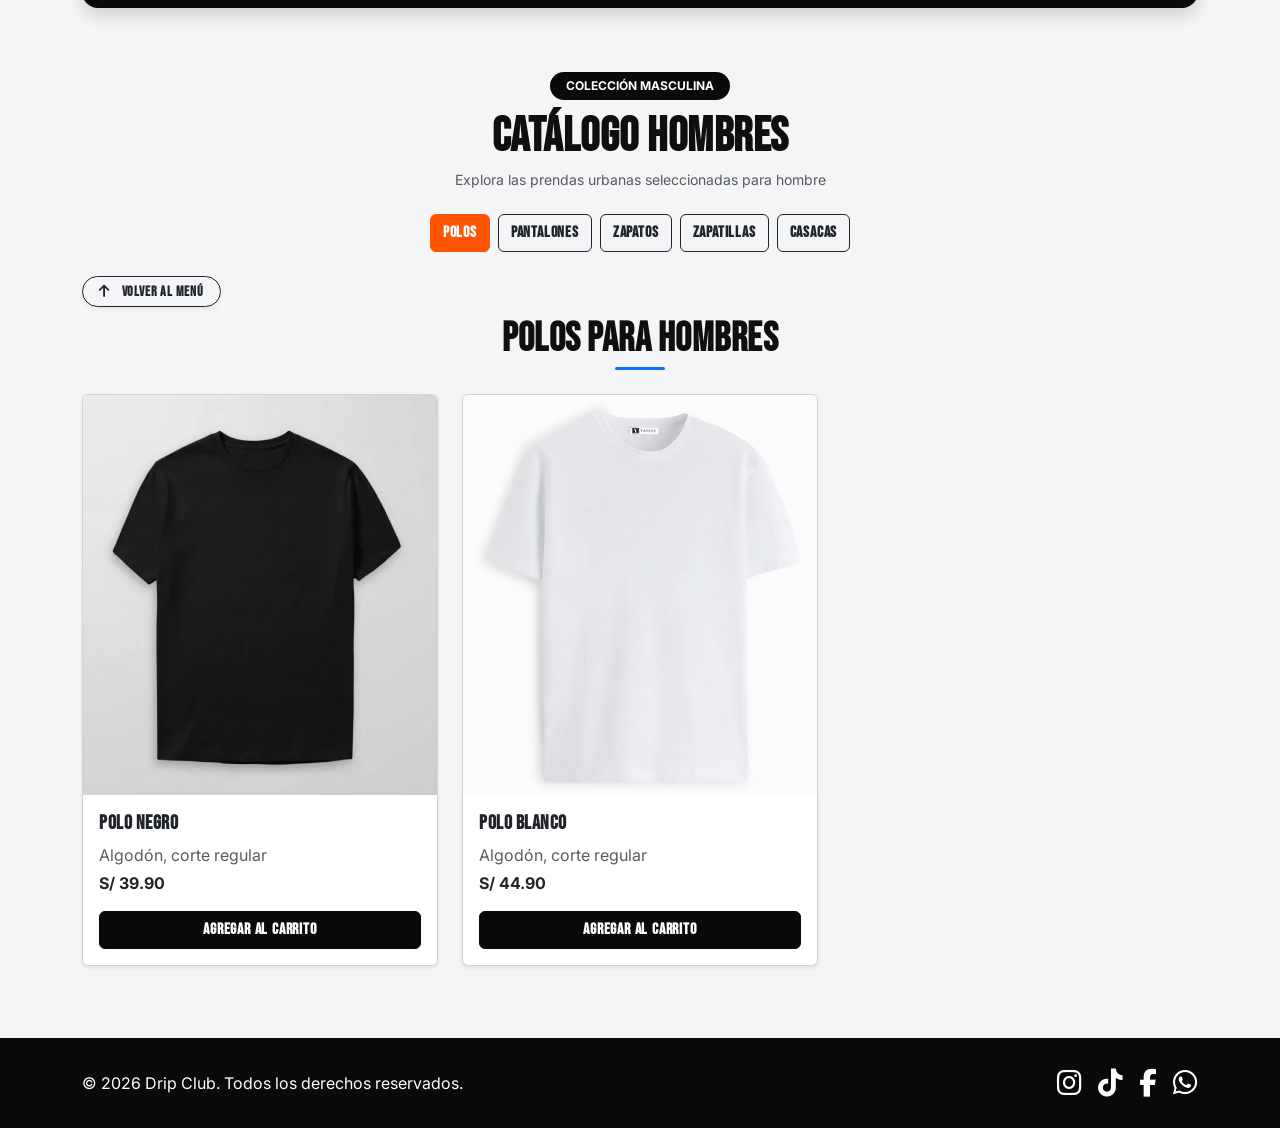
==== commit e273b09f: "agrandado el carrusel" ====
--- a/index.html
+++ b/index.html
@@ -158,9 +158,7 @@
   <!-- ===== MENÚ DE CATEGORÍAS (DEBAJO DEL CARRUSEL) ===== -->
   <section id="menu-categorias" class="container my-4">
     <div class="card border-0 rounded-4 shadow-sm p-4 bg-white text-center">
-      <span class="badge bg-primary px-3 py-2 text-uppercase mb-2 rounded-pill mx-auto">Selecciona tu Estilo</span>
-      <h2 class="fw-bold h3 mb-1">Catálogo Drip Club</h2>
-      <p class="text-muted small mb-4">Elige una categoría para ver los productos</p>
+      <h2 class="fw-bold h3 mb-1">Elige una categoría para ver los productos</h2>
 
       <div class="nav nav-pills justify-content-center gap-2 gap-md-3" id="categorias" role="tablist">
         <button class="btn btn-dark px-3 px-md-4 py-2 active" data-bs-toggle="pill" data-bs-target="#hombres"
@@ -2352,7 +2350,93 @@
       tituloModal.textContent = 'Inicia sesión para continuar';
     });
   </script>
-
+<!-- ===== SESIÓN DRIP CLUB: login, registro y acceso a Mi cuenta ===== -->
+<script>
+    (function () {
+        const K_SESION = 'dripclub_sesion_iniciada';
+        const K_ACTUAL = 'dripclub_usuario_actual';
+        const K_USUARIOS = 'dripclub_usuarios';
+
+        // Ruta a cuenta.html según estemos en la raíz (index.html) o en assets/pages/
+        const enPaginas = window.location.pathname.includes('/assets/pages/') || window.location.href.includes('/assets/pages/');
+        const URL_CUENTA = enPaginas ? 'cuenta.html' : 'assets/pages/cuenta.html';
+
+        function guardarUsuarios(lista) {
+            try { localStorage.setItem(K_USUARIOS, JSON.stringify(lista)); } catch (err) { }
+        }
+
+        // Lee los usuarios y se asegura de que exista la cuenta de prueba
+        function leerUsuarios() {
+            let lista = [];
+            try { lista = JSON.parse(localStorage.getItem(K_USUARIOS)) || []; } catch (err) { lista = []; }
+            if (!lista.some(u => u.correo === 'dripclub@gmail.com')) {
+                lista.push({ nombre: 'Drip Club', correo: 'dripclub@gmail.com', password: 'admin', telefono: '', direcciones: [] });
+                guardarUsuarios(lista);
+            }
+            return lista;
+        }
+
+        function haySesion() {
+            try { return localStorage.getItem(K_SESION) === 'true'; } catch (err) { return false; }
+        }
+
+        function iniciarSesion(correo) {
+            try {
+                localStorage.setItem(K_SESION, 'true');
+                localStorage.setItem(K_ACTUAL, correo);
+            } catch (err) { }
+            window.location.href = URL_CUENTA;
+        }
+
+        // Muestra un mensaje de error dentro del formulario (sin tocar tu HTML)
+        function mostrarError(form, mensaje) {
+            let aviso = form.querySelector('.aviso-sesion');
+            if (!aviso) {
+                aviso = document.createElement('div');
+                aviso.className = 'alert alert-danger py-2 aviso-sesion';
+                form.prepend(aviso);
+            }
+            aviso.textContent = mensaje;
+        }
+
+        // Envío de los formularios de login y registro (funciona con #modalCuenta y #modalCuentaNav)
+        document.addEventListener('submit', function (e) {
+            const form = e.target;
+            const esRegistro = form.closest('#registroView');
+            const esLogin = form.closest('#loginView, #modalCuentaNav');
+            if (!esRegistro && !esLogin) return;
+            e.preventDefault();
+
+            const correo = form.querySelector('input[type="email"]').value.trim().toLowerCase();
+            const password = form.querySelector('input[type="password"]').value;
+            const usuarios = leerUsuarios();
+
+            if (esRegistro) {
+                const nombre = form.querySelector('input[type="text"]').value.trim();
+                if (!nombre || !correo || !password) return mostrarError(form, 'Completa todos los campos.');
+                if (usuarios.some(u => u.correo === correo)) return mostrarError(form, 'Ese correo ya está registrado.');
+                usuarios.push({ nombre: nombre, correo: correo, password: password, telefono: '', direcciones: [] });
+                guardarUsuarios(usuarios);
+                iniciarSesion(correo);
+                return;
+            }
+
+            if (!usuarios.some(u => u.correo === correo && u.password === password)) {
+                return mostrarError(form, 'Correo o contraseña incorrectos.');
+            }
+            iniciarSesion(correo);
+        });
+
+        // Si ya hay sesión, el botón "Cuenta" del navbar lleva a cuenta.html en vez de abrir el modal
+        document.addEventListener('click', function (e) {
+            if (e.target.closest('#navCuenta') && haySesion()) {
+                e.preventDefault();
+                e.stopImmediatePropagation();
+                window.location.href = URL_CUENTA;
+            }
+        }, true);
+    })();
+</script>
 </body>
 
 </html>
--- a/assets/styles.css
+++ b/assets/styles.css
@@ -16,6 +16,10 @@
 :root {
   --font-titulos: 'Bebas Neue', sans-serif;
   --font-cuerpo: 'Inter', sans-serif;
+}
+
+html{
+  scroll-padding-top: 90px;
 }
 
 
@@ -175,20 +179,20 @@
 
 .imagen-carrousel {
   width: 100%;
-  height: clamp(250px, 55vh, 420px);
+  height: clamp(380px, 65vh, 600px);
   display: block;
 }
 
 /* Ajustes específicos para laptops y pantallas medianas */
 @media (max-width: 1200px) and (max-height: 800px) {
   .imagen-carrousel {
-    height: 290px;
+    height: 360px;
   }
 }
 
 @media (max-width: 768px) {
   .imagen-carrousel {
-    height: 260px;
+    height: 320px;
   }
 }
 
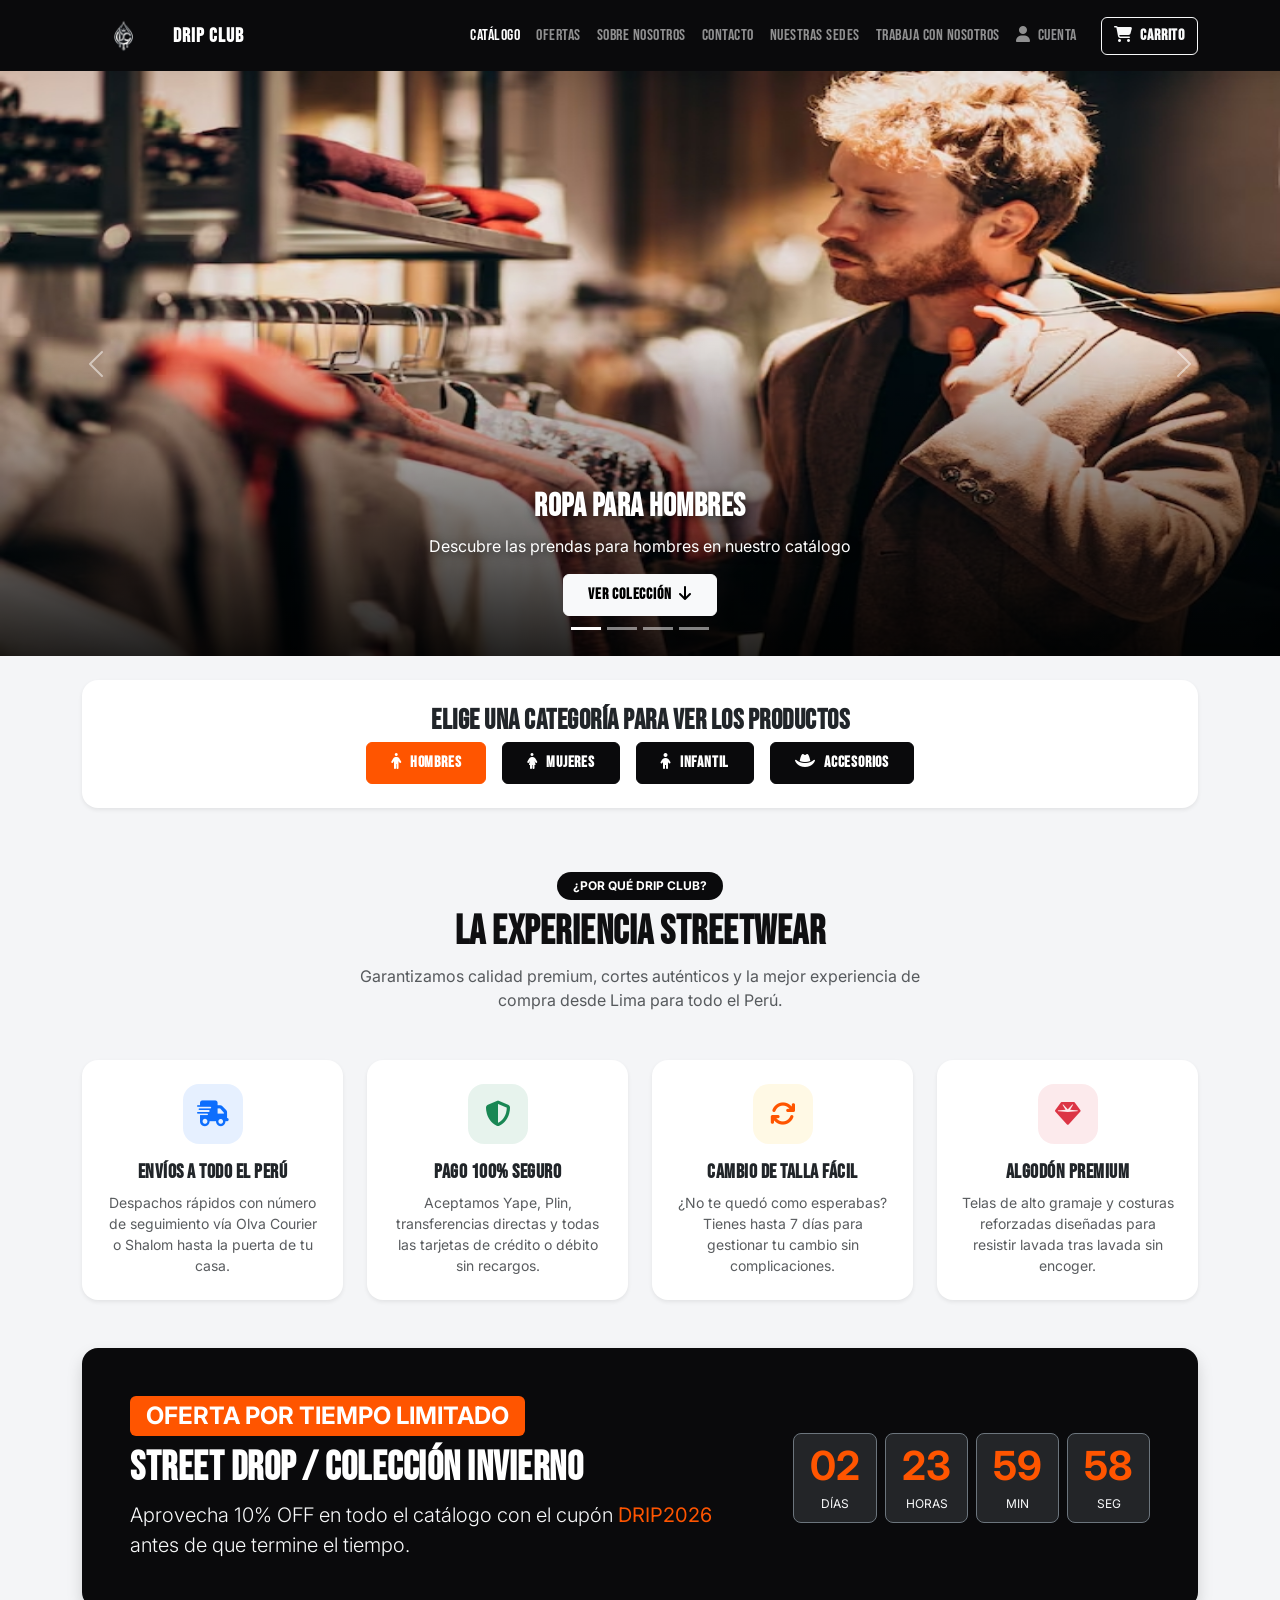
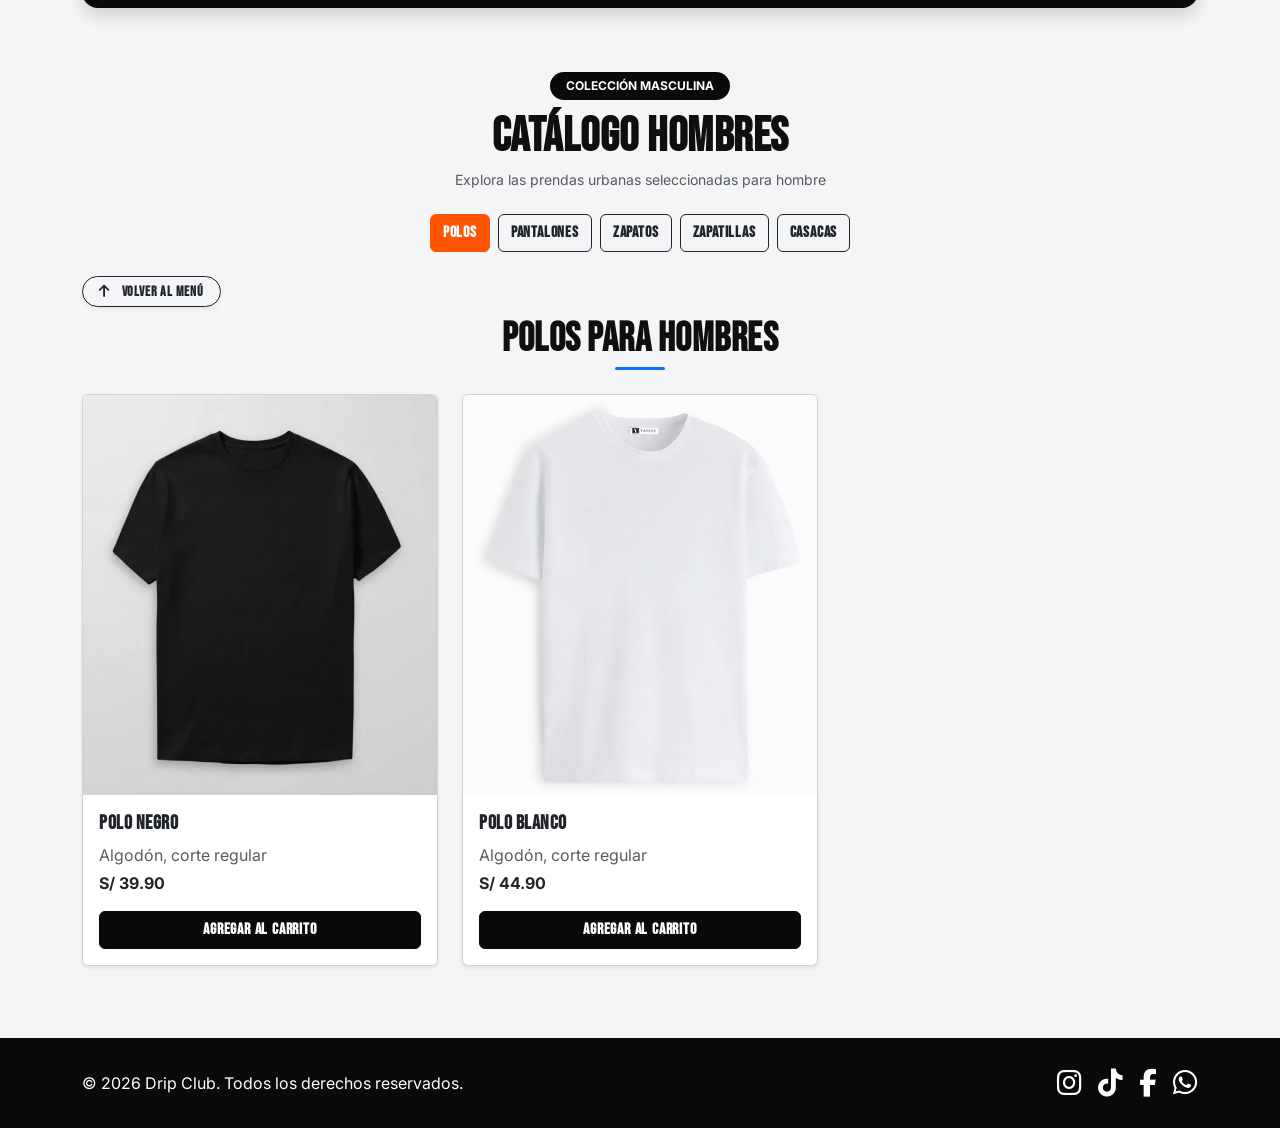
==== commit e02bebd8: "cambio de texto a 'ir a pagar' en el carrito y 'finalizar compra' en facturacion" ====
--- a/index.html
+++ b/index.html
@@ -2268,7 +2268,7 @@
 
         <div class="d-grid gap-2">
           <button class="btn btn-dark w-100 py-2 fw-semibold" id="btnFinalizarCompra">
-            Finalizar Compra
+            Ir a Pagar
           </button>
           <button class="btn btn-outline-dark btn-sm w-100 py-1" id="btnVaciarCarrito">
             Vaciar Carrito
